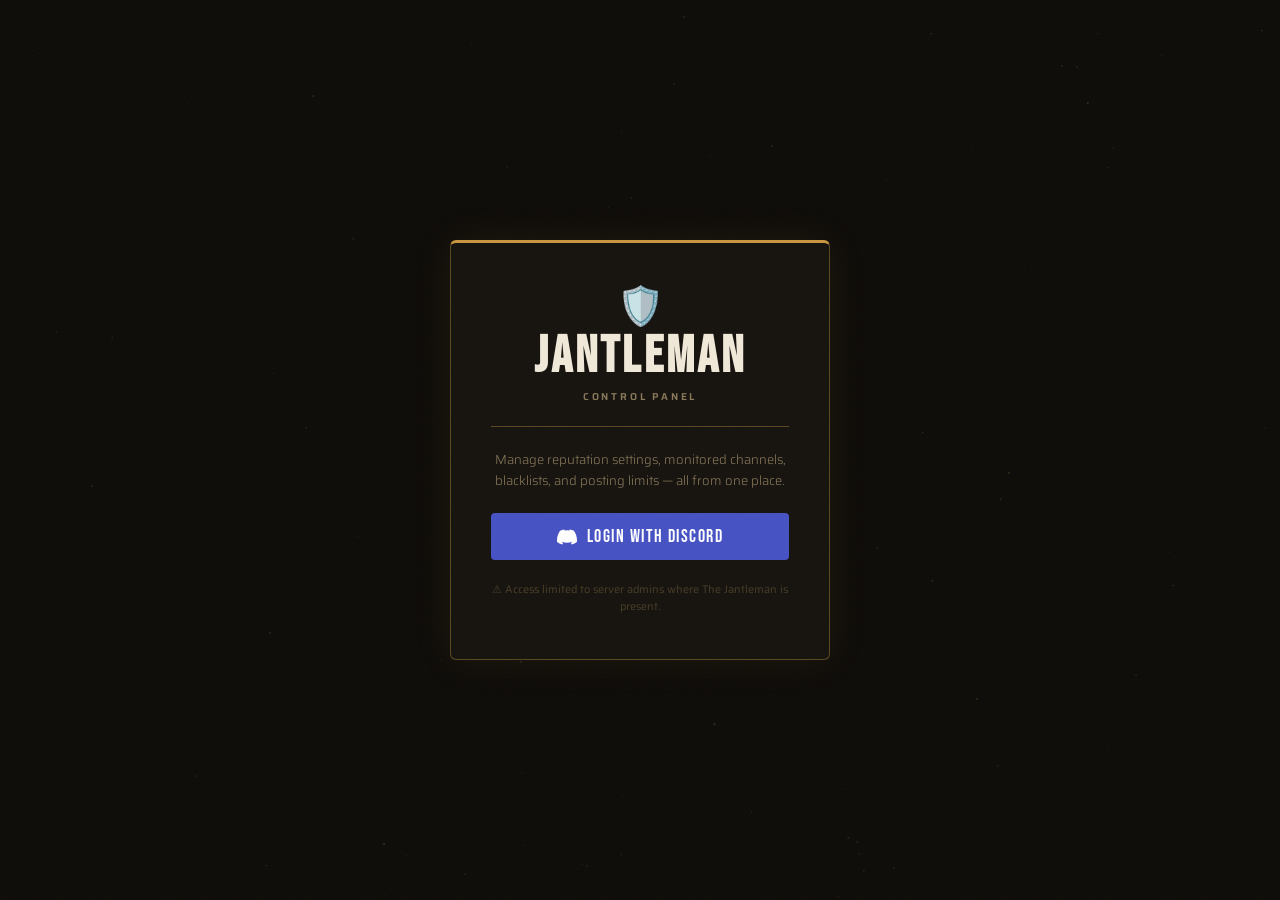
==== index.html @ 35b5d02e "Initial dashboard site Discord OAuth2 login page and dashboard with Settings, Monitored Channels, Bl" ====
<!DOCTYPE html>
<html lang="en">
<head>
  <meta charset="UTF-8">
  <meta name="viewport" content="width=device-width, initial-scale=1.0">
  <title>The Jantleman — Control Panel</title>
  <meta property="og:type" content="website">
  <meta property="og:site_name" content="The Jantleman">
  <meta property="og:title" content="The Jantleman — Discord Bot">
  <meta property="og:description" content="Community reputation, market alerts, and identity tracking for your Discord server.">
  <meta name="twitter:card" content="summary_large_image">
  <link rel="stylesheet" href="css/style.css?v=1">
  <style>
    .login-card { position: relative; }
  </style>
</head>
<body class="login-page">

  <canvas id="starfield"></canvas>

  <div class="login-wrap">
    <div class="login-card">
      <div class="login-brand">
        <span class="login-bolt">🛡️</span>
        <h1 class="login-title">JANTLEMAN</h1>
        <p class="login-subtitle">Control Panel</p>
      </div>

      <div class="login-divider"></div>

      <p class="login-desc">
        Manage reputation settings, monitored channels, blacklists, and posting limits — all from one place.
      </p>

      <a href="#" id="login-btn" class="btn-discord">
        <svg class="discord-icon" viewBox="0 0 24 24" fill="currentColor" xmlns="http://www.w3.org/2000/svg">
          <path d="M20.317 4.37a19.791 19.791 0 0 0-4.885-1.515.074.074 0 0 0-.079.037c-.21.375-.444.864-.608 1.25a18.27 18.27 0 0 0-5.487 0 12.64 12.64 0 0 0-.617-1.25.077.077 0 0 0-.079-.037A19.736 19.736 0 0 0 3.677 4.37a.07.07 0 0 0-.032.027C.533 9.046-.32 13.58.099 18.057.1 18.077.111 18.097.12 18.11a19.9 19.9 0 0 0 5.993 3.03.077.077 0 0 0 .084-.028 13.956 13.956 0 0 0 1.226-1.994.076.076 0 0 0-.041-.106 13.107 13.107 0 0 1-1.872-.892.077.077 0 0 1-.008-.128 10.2 10.2 0 0 0 .372-.292.074.074 0 0 1 .077-.01c3.928 1.793 8.18 1.793 12.062 0a.074.074 0 0 1 .078.01c.12.098.246.198.373.292a.077.077 0 0 1-.006.127 12.299 12.299 0 0 1-1.873.892.077.077 0 0 0-.041.107c.36.698.772 1.362 1.225 1.993a.076.076 0 0 0 .084.028 19.839 19.839 0 0 0 6.002-3.03.077.077 0 0 0 .032-.054c.5-5.177-.838-9.674-3.549-13.66a.061.061 0 0 0-.031-.03z"/>
        </svg>
        LOGIN WITH DISCORD
      </a>

      <p class="login-warning">
        ⚠ Access limited to server admins where The Jantleman is present.
      </p>
    </div>
  </div>

  <script src="js/config.js?v=1"></script>
  <script>
    // ── Handle OAuth callback (token in URL fragment) ──
    const hash = window.location.hash;
    if (hash.startsWith('#token=')) {
      sessionStorage.setItem('jantleman_token', hash.slice(7));
      history.replaceState(null, '', window.location.pathname);
      window.location.href = '/dashboard';
    }

    // ── Set login button href ──
    document.getElementById('login-btn').href = JANTLEMAN_API + '/auth/login';

    // ── Animated starfield ──
    (function () {
      const canvas = document.getElementById('starfield');
      const ctx = canvas.getContext('2d');
      let stars = [];

      function resize() {
        canvas.width = window.innerWidth;
        canvas.height = window.innerHeight;
        stars = Array.from({ length: 160 }, () => ({
          x: Math.random() * canvas.width,
          y: Math.random() * canvas.height,
          r: Math.random() * 1.2 + 0.1,
          phase: Math.random() * Math.PI * 2,
          speed: Math.random() * 0.5 + 0.15,
          drift: (Math.random() - 0.5) * 0.06,
        }));
      }

      function draw() {
        ctx.clearRect(0, 0, canvas.width, canvas.height);
        const t = Date.now() / 1000;
        for (const s of stars) {
          const a = 0.04 + 0.14 * (0.5 + 0.5 * Math.sin(t * s.speed + s.phase));
          s.y -= 0.05;
          s.x += s.drift;
          if (s.y < -2) { s.y = canvas.height + 2; s.x = Math.random() * canvas.width; }
          ctx.beginPath();
          ctx.rect(s.x, s.y, s.r * 1.5, s.r * 1.5);
          ctx.fillStyle = `rgba(220, 180, 100, ${a})`;
          ctx.fill();
        }
        requestAnimationFrame(draw);
      }

      resize();
      draw();
      window.addEventListener('resize', resize);
    })();
  </script>
</body>
</html>
---- css/style.css ----
/* ─────────────────────────────────────────────────────
   Jantleman Control Panel — Dark Gold Theme
   Fonts: Bebas Neue (brand) · Saira (UI) · Courier Prime (data)
   ───────────────────────────────────────────────────── */

@import url('https://fonts.googleapis.com/css2?family=Bebas+Neue&family=Saira:wght@300;400;500;600;700&family=Courier+Prime:wght@400;700&display=swap');

/* ── Custom Properties ─────────────────────────────── */
:root {
  --bg:           #0f0d0a;
  --surface:      #171410;
  --surface-2:    #1e1a14;
  --surface-3:    #261f17;

  --border:       #2e2618;
  --border-2:     #5a4820;

  --accent:        #c9963f;
  --accent-bright: #e8b85a;
  --accent-dim:    rgba(201, 150, 63, 0.13);
  --accent-line:   rgba(201, 150, 63, 0.30);

  --on:           #c9963f;
  --on-glow:      rgba(201, 150, 63, 0.20);
  --off:          #171410;

  --text:         #f0e8d8;
  --text-2:       #8a7a5a;
  --text-3:       #4a3e28;

  --success:      #4ade80;
  --success-dim:  rgba(74, 222, 128, 0.12);
  --danger:       #f87171;
  --danger-dim:   rgba(248, 113, 113, 0.12);
  --warn:         #fbbf24;

  --sidebar-w:    256px;
  --font-brand:   'Bebas Neue', sans-serif;
  --font-ui:      'Saira', sans-serif;
  --font-mono:    'Courier Prime', monospace;
  --radius:       6px;
  --radius-sm:    4px;
}

/* ── Reset & Base ──────────────────────────────────── */
*, *::before, *::after { box-sizing: border-box; margin: 0; padding: 0; }

html { font-size: 15px; }

body {
  font-family: var(--font-ui);
  background: var(--bg);
  color: var(--text);
  min-height: 100vh;
  overflow-x: hidden;
}

/* Subtle grain overlay */
body::after {
  content: '';
  position: fixed;
  inset: 0;
  background-image:
    url("data:image/svg+xml,%3Csvg xmlns='http://www.w3.org/2000/svg' width='200' height='200'%3E%3Cfilter id='n'%3E%3CfeTurbulence type='fractalNoise' baseFrequency='0.75' numOctaves='4' stitchTiles='stitch'/%3E%3C/filter%3E%3Crect width='200' height='200' filter='url(%23n)' opacity='1'/%3E%3C/svg%3E");
  opacity: 0.022;
  pointer-events: none;
  z-index: 9999;
}

#starfield {
  position: fixed;
  inset: 0;
  z-index: 0;
  pointer-events: none;
}

/* ══════════════════════════════════════════════════════
   LOGIN PAGE
   ══════════════════════════════════════════════════════ */

.login-page {
  display: flex;
  align-items: center;
  justify-content: center;
  min-height: 100vh;
}

.login-wrap {
  position: relative;
  z-index: 1;
  display: flex;
  flex-direction: column;
  align-items: center;
  animation: fadeUp 0.35s ease both;
  padding: 16px;
  width: 100%;
}

@keyframes fadeUp {
  from { opacity: 0; transform: translateY(16px); }
  to   { opacity: 1; transform: translateY(0); }
}

.login-card {
  position: relative;
  background: var(--surface);
  border: 1px solid var(--border-2);
  border-top: 3px solid var(--accent);
  padding: 44px 40px;
  width: 100%;
  max-width: 380px;
  display: flex;
  flex-direction: column;
  align-items: center;
  gap: 22px;
  border-radius: var(--radius);
  box-shadow: 0 0 40px rgba(201, 150, 63, 0.08);
}

.login-brand {
  display: flex;
  flex-direction: column;
  align-items: center;
  gap: 6px;
}

.login-bolt {
  font-size: 38px;
  line-height: 1;
}

.login-title {
  font-family: var(--font-brand);
  font-size: 52px;
  letter-spacing: 0.06em;
  color: var(--text);
  line-height: 1;
}

.login-subtitle {
  font-family: var(--font-ui);
  font-size: 10px;
  font-weight: 600;
  letter-spacing: 0.28em;
  color: var(--text-2);
  text-transform: uppercase;
}

.login-divider {
  width: 100%;
  height: 1px;
  background: var(--border-2);
}

.login-desc {
  font-size: 13px;
  font-weight: 300;
  color: var(--text-2);
  text-align: center;
  line-height: 1.65;
}

.btn-discord {
  display: flex;
  align-items: center;
  gap: 10px;
  width: 100%;
  justify-content: center;
  padding: 13px 24px;
  background: #4752c4;
  color: #fff;
  text-decoration: none;
  font-family: var(--font-brand);
  font-size: 18px;
  letter-spacing: 0.08em;
  transition: background 0.12s;
  border: none;
  border-radius: var(--radius-sm);
}

.btn-discord:hover  { background: #3a43b0; }
.btn-discord:active { background: #2e3690; }

.discord-icon { width: 20px; height: 20px; flex-shrink: 0; }

.login-warning {
  font-size: 11px;
  font-weight: 400;
  color: var(--text-3);
  text-align: center;
  line-height: 1.5;
}

/* ══════════════════════════════════════════════════════
   DASHBOARD LAYOUT
   ══════════════════════════════════════════════════════ */

.dashboard-layout {
  position: relative;
  z-index: 1;
  display: flex;
  min-height: 100vh;
}

/* ── Sidebar ───────────────────────────────────────── */
.sidebar {
  width: var(--sidebar-w);
  flex-shrink: 0;
  background: var(--surface);
  border-right: 1px solid var(--border);
  display: flex;
  flex-direction: column;
  min-height: 100vh;
  position: sticky;
  top: 0;
  height: 100vh;
  overflow: hidden;
}

.sidebar-top {
  padding: 22px 18px 18px;
  border-bottom: 1px solid var(--border);
}

.sidebar-brand {
  display: flex;
  align-items: center;
  gap: 8px;
  margin-bottom: 18px;
}

.sidebar-bolt { font-size: 18px; }

.sidebar-name {
  font-family: var(--font-brand);
  font-size: 26px;
  letter-spacing: 0.06em;
  color: var(--text);
  line-height: 1;
}

.guild-label {
  font-size: 9px;
  font-weight: 600;
  letter-spacing: 0.18em;
  text-transform: uppercase;
  color: var(--text-3);
  margin-bottom: 6px;
}

.guild-selector {
  width: 100%;
  background: var(--surface-2);
  border: 1px solid var(--border-2);
  color: var(--text);
  font-family: var(--font-ui);
  font-size: 13px;
  padding: 8px 10px;
  cursor: pointer;
  appearance: none;
  background-image: url("data:image/svg+xml,%3Csvg xmlns='http://www.w3.org/2000/svg' width='12' height='8' viewBox='0 0 12 8'%3E%3Cpath d='M1 1l5 5 5-5' stroke='%235a4820' stroke-width='1.8' fill='none' stroke-linecap='square'/%3E%3C/svg%3E");
  background-repeat: no-repeat;
  background-position: right 10px center;
  padding-right: 30px;
  transition: border-color 0.1s;
  border-radius: var(--radius-sm);
}

.guild-selector:focus {
  outline: none;
  border-color: var(--accent);
}

/* ── Nav ───────────────────────────────────────────── */
.sidebar-nav {
  padding: 14px 10px;
  flex: 1;
  display: flex;
  flex-direction: column;
  gap: 2px;
}

.nav-section-label {
  font-size: 9px;
  font-weight: 700;
  letter-spacing: 0.2em;
  text-transform: uppercase;
  color: var(--text-3);
  padding: 8px 8px 5px;
}

.nav-tab {
  display: flex;
  align-items: center;
  gap: 10px;
  padding: 9px 10px 9px 14px;
  cursor: pointer;
  border: none;
  border-left: 2px solid transparent;
  background: transparent;
  color: var(--text-2);
  font-family: var(--font-ui);
  font-size: 13px;
  font-weight: 500;
  width: 100%;
  text-align: left;
  transition: background 0.1s, color 0.1s, border-color 0.1s;
  border-radius: 0 var(--radius-sm) var(--radius-sm) 0;
}

.nav-tab:hover {
  background: var(--surface-2);
  color: var(--text);
}

.nav-tab.active {
  background: var(--surface-2);
  border-left-color: var(--accent);
  color: var(--accent);
}

.nav-icon  { font-size: 15px; }
.nav-label { flex: 1; }

/* ── Sidebar Bottom ────────────────────────────────── */
.sidebar-bottom {
  padding: 14px 18px;
  border-top: 1px solid var(--border);
  display: flex;
  flex-direction: column;
  gap: 8px;
}

.status {
  font-size: 11px;
  font-family: var(--font-mono);
  padding: 0 2px;
}

.status.connected { color: var(--success); }
.status.loading   { color: var(--text-2); }
.status.warning   { color: var(--warn); }
.status.error     { color: var(--danger); }

.btn-logout {
  display: flex;
  align-items: center;
  gap: 8px;
  padding: 8px 10px;
  background: transparent;
  border: 1px solid var(--border-2);
  color: var(--text-2);
  font-family: var(--font-ui);
  font-size: 12px;
  cursor: pointer;
  transition: background 0.1s, color 0.1s, border-color 0.1s;
  border-radius: var(--radius-sm);
}

.btn-logout:hover {
  background: var(--danger-dim);
  border-color: var(--danger);
  color: var(--danger);
}

/* ── Main Content ──────────────────────────────────── */
.main {
  flex: 1;
  display: flex;
  flex-direction: column;
  min-height: 100vh;
  overflow: hidden;
  min-width: 0;
}

.main-header {
  display: flex;
  align-items: center;
  justify-content: space-between;
  padding: 18px 28px;
  border-bottom: 1px solid var(--border);
  background: var(--surface);
  position: sticky;
  top: 0;
  z-index: 10;
  gap: 12px;
}

.main-header h1 {
  font-family: var(--font-brand);
  font-size: 22px;
  letter-spacing: 0.08em;
  color: var(--text);
  flex: 1;
}

.btn-save {
  padding: 9px 20px;
  background: var(--surface-2);
  border: 1px solid var(--border-2);
  color: var(--text-2);
  font-family: var(--font-brand);
  font-size: 16px;
  letter-spacing: 0.06em;
  cursor: pointer;
  transition: all 0.1s;
  border-radius: var(--radius-sm);
  white-space: nowrap;
  flex-shrink: 0;
}

.btn-save:disabled {
  opacity: 0.35;
  cursor: not-allowed;
}

.btn-save.dirty {
  background: var(--accent);
  border-color: var(--accent-bright);
  color: #fff;
}

.btn-save.dirty:hover {
  background: var(--accent-bright);
  border-color: var(--accent-bright);
}

.btn-invite {
  padding: 8px 16px;
  background: transparent;
  border: 1px solid var(--border-2);
  color: var(--text-2);
  font-family: var(--font-brand);
  font-size: 15px;
  letter-spacing: 0.05em;
  text-decoration: none;
  cursor: pointer;
  transition: all 0.1s;
  border-radius: var(--radius-sm);
  white-space: nowrap;
  flex-shrink: 0;
}

.btn-invite:hover {
  background: var(--accent-dim);
  border-color: var(--accent);
  color: var(--accent);
}

/* ── Invite Panel ───────────────────────────────────── */
.invite-panel {
  display: flex;
  align-items: center;
  justify-content: center;
  min-height: 60vh;
}

.invite-panel[hidden] { display: none; }

.invite-card {
  display: flex;
  flex-direction: column;
  align-items: center;
  text-align: center;
  gap: 18px;
  padding: 52px 48px;
  background: var(--surface);
  border: 1px solid var(--border);
  border-radius: var(--radius);
  max-width: 440px;
}

.invite-bolt {
  font-size: 48px;
  line-height: 1;
  filter: drop-shadow(0 0 18px rgba(201, 150, 63, 0.45));
}

.invite-title {
  font-family: var(--font-brand);
  font-size: 28px;
  letter-spacing: 0.08em;
  color: var(--text);
}

.invite-desc {
  color: var(--text-2);
  font-size: 14px;
  font-weight: 300;
  line-height: 1.65;
}

.btn-invite-hero {
  display: inline-block;
  padding: 11px 28px;
  background: var(--accent);
  border: 1px solid var(--accent-bright);
  color: #fff;
  font-family: var(--font-brand);
  font-size: 17px;
  letter-spacing: 0.06em;
  text-decoration: none;
  border-radius: var(--radius-sm);
  transition: background 0.1s, border-color 0.1s;
  margin-top: 4px;
}

.btn-invite-hero:hover {
  background: var(--accent-bright);
}

.main-body {
  flex: 1;
  padding: 28px;
  overflow-y: auto;
  position: relative;
}

/* ── Tab Panels ────────────────────────────────────── */
.tab-panel { display: none; }
.tab-panel.active { display: block; }

.tab-desc {
  color: var(--text-2);
  font-size: 13px;
  font-weight: 300;
  line-height: 1.65;
  margin-bottom: 24px;
  max-width: 580px;
}

/* ── Loading overlay ───────────────────────────────── */
#loading-overlay {
  display: none;
  position: absolute;
  inset: 0;
  background: rgba(15, 13, 10, 0.75);
  align-items: center;
  justify-content: center;
  z-index: 20;
}

.loading-spinner {
  width: 28px;
  height: 28px;
  border: 2px solid var(--border-2);
  border-top-color: var(--accent);
  border-radius: 50%;
  animation: spin 0.6s linear infinite;
}

@keyframes spin { to { transform: rotate(360deg); } }

/* ══════════════════════════════════════════════════════
   SETTINGS TAB
   ══════════════════════════════════════════════════════ */

.settings-fields {
  display: flex;
  flex-direction: column;
  gap: 16px;
  max-width: 560px;
}

.section-title {
  display: flex;
  align-items: center;
  gap: 8px;
  font-family: var(--font-brand);
  font-size: 18px;
  letter-spacing: 0.12em;
  color: var(--text-2);
  margin-bottom: 14px;
}

.section-pip {
  display: inline-block;
  width: 6px;
  height: 6px;
  background: var(--accent);
  flex-shrink: 0;
  transform: rotate(45deg);
}

.setting-row {
  background: var(--surface-2);
  border: 1px solid var(--border);
  border-left: 3px solid var(--border-2);
  padding: 18px 20px;
  transition: border-left-color 0.1s;
  border-radius: var(--radius-sm);
  display: flex;
  align-items: center;
  justify-content: space-between;
  gap: 16px;
}

.setting-row:hover { border-left-color: var(--accent); }

.setting-info {
  flex: 1;
  min-width: 0;
}

.setting-label {
  font-size: 13px;
  font-weight: 600;
  color: var(--text);
  margin-bottom: 4px;
}

.setting-desc {
  font-size: 11.5px;
  font-weight: 300;
  color: var(--text-2);
  line-height: 1.5;
}

/* ── Toggle Switch ─────────────────────────────────── */
.toggle-wrap {
  flex-shrink: 0;
  cursor: pointer;
}

.tc-switch {
  width: 40px;
  height: 18px;
  background: var(--off);
  border: 1px solid var(--border-2);
  border-radius: 2px;
  position: relative;
  transition: background 0.1s;
}

.tc-switch.is-on {
  background: var(--accent);
  border-color: var(--accent-bright);
}

.tc-knob {
  position: absolute;
  top: 2px;
  left: 2px;
  width: 12px;
  height: 12px;
  background: var(--text-2);
  border-radius: 1px;
  transition: transform 0.1s, background 0.1s;
}

.tc-switch.is-on .tc-knob {
  transform: translateX(20px);
  background: #fff;
}

/* ── Select Input ──────────────────────────────────── */
.setting-select {
  background: var(--surface-3);
  border: 1px solid var(--border-2);
  color: var(--text);
  font-family: var(--font-ui);
  font-size: 13px;
  padding: 8px 32px 8px 12px;
  cursor: pointer;
  appearance: none;
  background-image: url("data:image/svg+xml,%3Csvg xmlns='http://www.w3.org/2000/svg' width='12' height='8' viewBox='0 0 12 8'%3E%3Cpath d='M1 1l5 5 5-5' stroke='%235a4820' stroke-width='1.8' fill='none' stroke-linecap='square'/%3E%3C/svg%3E");
  background-repeat: no-repeat;
  background-position: right 10px center;
  transition: border-color 0.1s;
  border-radius: var(--radius-sm);
  flex-shrink: 0;
}

.setting-select:focus {
  outline: none;
  border-color: var(--accent);
}

/* ══════════════════════════════════════════════════════
   CHANNELS TAB
   ══════════════════════════════════════════════════════ */

.channel-form {
  background: var(--surface-2);
  border: 1px solid var(--border);
  padding: 18px;
  margin-bottom: 20px;
  border-radius: var(--radius-sm);
}

.cf-row {
  display: flex;
  align-items: flex-end;
  gap: 10px;
  flex-wrap: wrap;
}

.cf-group {
  display: flex;
  flex-direction: column;
  gap: 5px;
  flex: 1;
  min-width: 160px;
}

.cf-label {
  font-size: 10px;
  font-weight: 600;
  letter-spacing: 0.14em;
  text-transform: uppercase;
  color: var(--text-3);
}

.text-input {
  padding: 9px 12px;
  background: var(--surface-3);
  border: 1px solid var(--border-2);
  color: var(--text);
  font-family: var(--font-ui);
  font-size: 13px;
  transition: border-color 0.1s;
  border-radius: var(--radius-sm);
}

.text-input::placeholder { color: var(--text-3); }

.text-input:focus {
  outline: none;
  border-color: var(--accent);
}

.btn-add {
  padding: 9px 18px;
  background: var(--accent);
  border: 1px solid var(--accent-bright);
  color: #fff;
  font-family: var(--font-brand);
  font-size: 16px;
  letter-spacing: 0.06em;
  cursor: pointer;
  white-space: nowrap;
  transition: background 0.1s;
  flex-shrink: 0;
  height: 38px;
  border-radius: var(--radius-sm);
}

.btn-add:hover    { background: var(--accent-bright); }
.btn-add:disabled { opacity: 0.4; cursor: not-allowed; }

/* ── List Rows ─────────────────────────────────────── */
.list-rows {
  display: flex;
  flex-direction: column;
  gap: 6px;
}

.list-row {
  display: flex;
  align-items: center;
  gap: 10px;
  padding: 10px 14px;
  background: var(--surface-2);
  border: 1px solid var(--border);
  transition: border-color 0.1s;
  border-radius: var(--radius-sm);
}

.list-row:hover { border-color: var(--border-2); }

.lr-badge {
  font-family: var(--font-mono);
  font-size: 11.5px;
  color: var(--accent);
  background: var(--accent-dim);
  border: 1px solid var(--accent-line);
  padding: 2px 7px;
  white-space: nowrap;
  flex-shrink: 0;
  border-radius: var(--radius-sm);
}

.lr-name {
  color: var(--text);
  font-size: 13px;
  font-weight: 500;
  flex: 1;
  overflow: hidden;
  text-overflow: ellipsis;
  white-space: nowrap;
}

.lr-sub {
  font-size: 11.5px;
  font-weight: 300;
  color: var(--text-2);
}

.btn-delete {
  width: 26px;
  height: 26px;
  flex-shrink: 0;
  background: transparent;
  border: 1px solid var(--border-2);
  color: var(--text-2);
  font-size: 11px;
  cursor: pointer;
  transition: background 0.1s, color 0.1s, border-color 0.1s;
  border-radius: var(--radius-sm);
}

.btn-delete:hover {
  background: var(--danger-dim);
  border-color: var(--danger);
  color: var(--danger);
}

.empty-state {
  font-size: 12.5px;
  font-style: italic;
  color: var(--text-3);
  padding: 20px 0;
}

.hint {
  font-weight: 300;
  color: var(--text-3);
  font-size: 11px;
}

/* ══════════════════════════════════════════════════════
   BLACKLIST TAB
   ══════════════════════════════════════════════════════ */

.blacklist-badge {
  background: var(--danger-dim);
  border: 1px solid var(--danger);
  color: var(--danger);
}

/* ══════════════════════════════════════════════════════
   LIMITS TAB
   ══════════════════════════════════════════════════════ */

.limit-badge {
  background: var(--surface-3);
  border: 1px solid var(--border-2);
  color: var(--text-2);
  font-family: var(--font-mono);
  font-size: 11.5px;
  padding: 2px 7px;
  flex-shrink: 0;
  border-radius: var(--radius-sm);
}

.limit-form-row {
  display: flex;
  align-items: flex-end;
  gap: 10px;
  flex-wrap: wrap;
}

.number-input {
  width: 80px;
  padding: 8px 12px;
  background: var(--surface-3);
  border: 1px solid var(--border-2);
  border-top: 2px solid var(--border-2);
  color: var(--text);
  font-family: var(--font-mono);
  font-size: 16px;
  font-weight: 700;
  transition: border-color 0.1s;
  text-align: center;
  border-radius: var(--radius-sm);
}

.number-input:focus {
  outline: none;
  border-color: var(--accent);
  border-top-color: var(--accent);
}

.number-input::-webkit-outer-spin-button,
.number-input::-webkit-inner-spin-button {
  -webkit-appearance: none;
  margin: 0;
}
.number-input { -moz-appearance: textfield; }

.ef-unit {
  font-family: var(--font-mono);
  font-size: 13px;
  color: var(--text-2);
}

/* ══════════════════════════════════════════════════════
   TOAST NOTIFICATIONS
   ══════════════════════════════════════════════════════ */

.toast {
  position: fixed;
  bottom: 20px;
  right: 20px;
  padding: 10px 16px;
  font-family: var(--font-ui);
  font-size: 12.5px;
  font-weight: 500;
  z-index: 100;
  opacity: 0;
  transform: translateY(6px);
  transition: opacity 0.1s, transform 0.1s;
  pointer-events: none;
  max-width: 300px;
  border-radius: var(--radius-sm);
}

.toast.show { opacity: 1; transform: translateY(0); }

.toast-success {
  background: var(--success-dim);
  border: 1px solid var(--success);
  border-left: 3px solid var(--success);
  color: var(--success);
}

.toast-error {
  background: var(--danger-dim);
  border: 1px solid var(--danger);
  border-left: 3px solid var(--danger);
  color: var(--danger);
}

.toast-info {
  background: var(--surface-2);
  border: 1px solid var(--border-2);
  border-left: 3px solid var(--accent);
  color: var(--text);
}

/* ══════════════════════════════════════════════════════
   SCROLLBAR
   ══════════════════════════════════════════════════════ */

::-webkit-scrollbar { width: 5px; }
::-webkit-scrollbar-track { background: transparent; }
::-webkit-scrollbar-thumb { background: var(--border-2); border-radius: 3px; }
::-webkit-scrollbar-thumb:hover { background: var(--accent); }

/* ══════════════════════════════════════════════════════
   MOBILE / RESPONSIVE
   ══════════════════════════════════════════════════════ */

.menu-toggle {
  display: none;
  background: transparent;
  border: 1px solid var(--border-2);
  color: var(--text-2);
  width: 36px;
  height: 36px;
  font-size: 18px;
  cursor: pointer;
  align-items: center;
  justify-content: center;
  flex-shrink: 0;
  border-radius: var(--radius-sm);
  transition: background 0.1s, color 0.1s;
}

.menu-toggle:hover { background: var(--surface-2); color: var(--text); }

.sidebar-backdrop {
  display: none;
  position: fixed;
  inset: 0;
  background: rgba(0, 0, 0, 0.6);
  z-index: 40;
}

.sidebar-backdrop.open { display: block; }

@media (max-width: 768px) {
  .menu-toggle {
    display: flex;
  }

  .sidebar {
    position: fixed;
    top: 0;
    left: 0;
    height: 100vh;
    z-index: 50;
    transform: translateX(-100%);
    transition: transform 0.2s ease;
    width: 280px;
  }

  .sidebar.open {
    transform: translateX(0);
  }

  .main {
    width: 100%;
  }

  .main-body {
    padding: 20px 16px;
  }

  .main-header {
    padding: 14px 16px;
  }

  .cf-row {
    flex-direction: column;
    align-items: stretch;
  }

  .btn-add {
    height: auto;
    padding: 10px 18px;
  }

  .toast {
    left: 16px;
    right: 16px;
    max-width: none;
    bottom: 16px;
  }
}
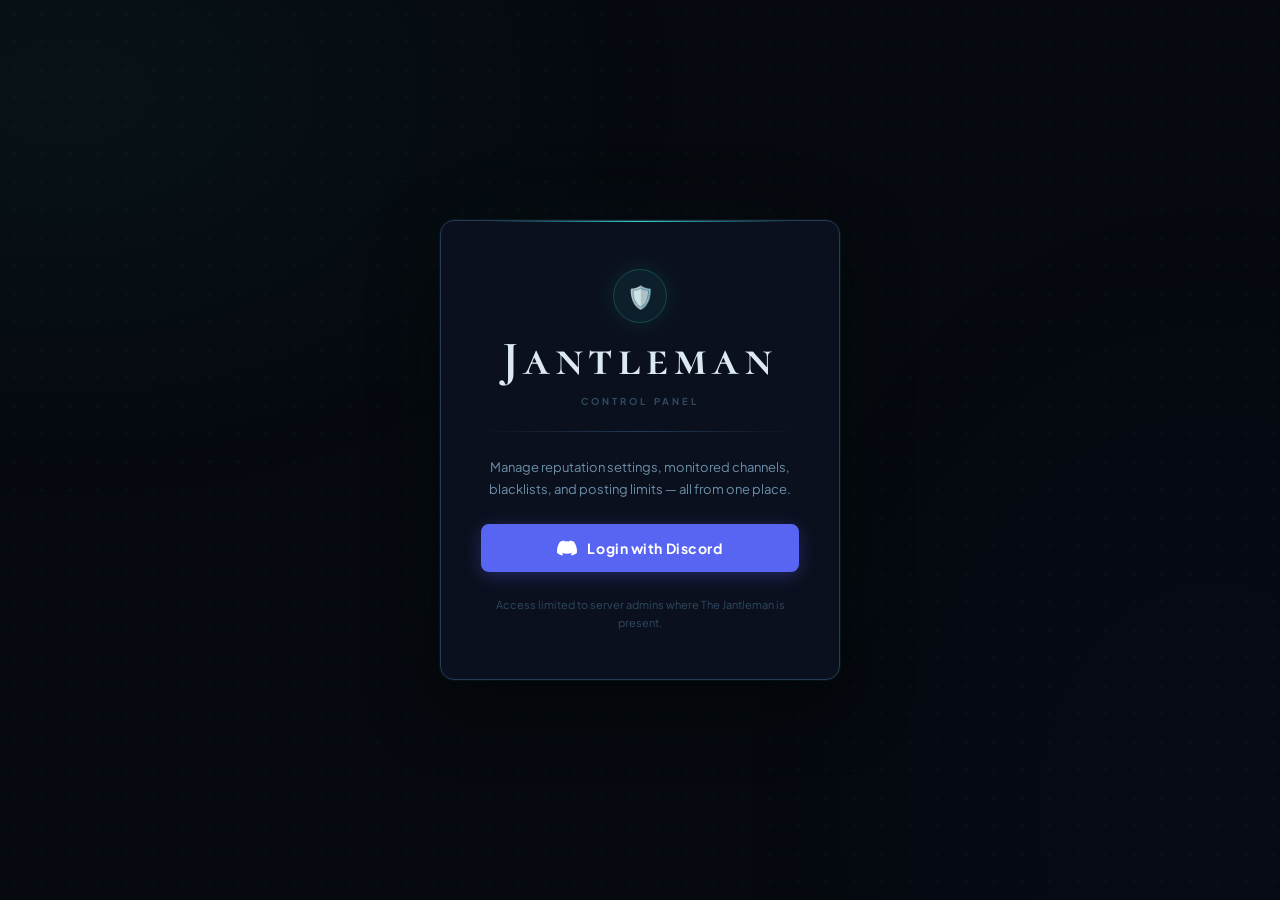
==== commit c4716255: "Redesign frontend: navy/teal theme, mobile bottom nav, better review cards Replace dark-gold aesthet" ====
--- a/index.html
+++ b/index.html
@@ -9,20 +9,15 @@
   <meta property="og:title" content="The Jantleman — Discord Bot">
   <meta property="og:description" content="Community reputation, market alerts, and identity tracking for your Discord server.">
   <meta name="twitter:card" content="summary_large_image">
-  <link rel="stylesheet" href="css/style.css?v=1">
-  <style>
-    .login-card { position: relative; }
-  </style>
+  <link rel="stylesheet" href="css/style.css?v=2">
 </head>
 <body class="login-page">
-
-  <canvas id="starfield"></canvas>
 
   <div class="login-wrap">
     <div class="login-card">
       <div class="login-brand">
-        <span class="login-bolt">🛡️</span>
-        <h1 class="login-title">JANTLEMAN</h1>
+        <div class="login-crest">&#x1F6E1;&#xFE0F;</div>
+        <h1 class="login-title">Jantleman</h1>
         <p class="login-subtitle">Control Panel</p>
       </div>
 
@@ -36,18 +31,18 @@
         <svg class="discord-icon" viewBox="0 0 24 24" fill="currentColor" xmlns="http://www.w3.org/2000/svg">
           <path d="M20.317 4.37a19.791 19.791 0 0 0-4.885-1.515.074.074 0 0 0-.079.037c-.21.375-.444.864-.608 1.25a18.27 18.27 0 0 0-5.487 0 12.64 12.64 0 0 0-.617-1.25.077.077 0 0 0-.079-.037A19.736 19.736 0 0 0 3.677 4.37a.07.07 0 0 0-.032.027C.533 9.046-.32 13.58.099 18.057.1 18.077.111 18.097.12 18.11a19.9 19.9 0 0 0 5.993 3.03.077.077 0 0 0 .084-.028 13.956 13.956 0 0 0 1.226-1.994.076.076 0 0 0-.041-.106 13.107 13.107 0 0 1-1.872-.892.077.077 0 0 1-.008-.128 10.2 10.2 0 0 0 .372-.292.074.074 0 0 1 .077-.01c3.928 1.793 8.18 1.793 12.062 0a.074.074 0 0 1 .078.01c.12.098.246.198.373.292a.077.077 0 0 1-.006.127 12.299 12.299 0 0 1-1.873.892.077.077 0 0 0-.041.107c.36.698.772 1.362 1.225 1.993a.076.076 0 0 0 .084.028 19.839 19.839 0 0 0 6.002-3.03.077.077 0 0 0 .032-.054c.5-5.177-.838-9.674-3.549-13.66a.061.061 0 0 0-.031-.03z"/>
         </svg>
-        LOGIN WITH DISCORD
+        Login with Discord
       </a>
 
       <p class="login-warning">
-        ⚠ Access limited to server admins where The Jantleman is present.
+        Access limited to server admins where The Jantleman is present.
       </p>
     </div>
   </div>
 
-  <script src="js/config.js?v=1"></script>
+  <script src="js/config.js?v=2"></script>
   <script>
-    // ── Handle OAuth callback (token in URL fragment) ──
+    // Handle OAuth callback (token in URL fragment)
     const hash = window.location.hash;
     if (hash.startsWith('#token=')) {
       sessionStorage.setItem('jantleman_token', hash.slice(7));
@@ -55,48 +50,7 @@
       window.location.href = '/dashboard';
     }
 
-    // ── Set login button href ──
     document.getElementById('login-btn').href = JANTLEMAN_API + '/auth/login';
-
-    // ── Animated starfield ──
-    (function () {
-      const canvas = document.getElementById('starfield');
-      const ctx = canvas.getContext('2d');
-      let stars = [];
-
-      function resize() {
-        canvas.width = window.innerWidth;
-        canvas.height = window.innerHeight;
-        stars = Array.from({ length: 160 }, () => ({
-          x: Math.random() * canvas.width,
-          y: Math.random() * canvas.height,
-          r: Math.random() * 1.2 + 0.1,
-          phase: Math.random() * Math.PI * 2,
-          speed: Math.random() * 0.5 + 0.15,
-          drift: (Math.random() - 0.5) * 0.06,
-        }));
-      }
-
-      function draw() {
-        ctx.clearRect(0, 0, canvas.width, canvas.height);
-        const t = Date.now() / 1000;
-        for (const s of stars) {
-          const a = 0.04 + 0.14 * (0.5 + 0.5 * Math.sin(t * s.speed + s.phase));
-          s.y -= 0.05;
-          s.x += s.drift;
-          if (s.y < -2) { s.y = canvas.height + 2; s.x = Math.random() * canvas.width; }
-          ctx.beginPath();
-          ctx.rect(s.x, s.y, s.r * 1.5, s.r * 1.5);
-          ctx.fillStyle = `rgba(220, 180, 100, ${a})`;
-          ctx.fill();
-        }
-        requestAnimationFrame(draw);
-      }
-
-      resize();
-      draw();
-      window.addEventListener('resize', resize);
-    })();
   </script>
 </body>
 </html>
--- a/css/style.css
+++ b/css/style.css
@@ -1,51 +1,54 @@
 /* ─────────────────────────────────────────────────────
-   Jantleman Control Panel — Dark Gold Theme
-   Fonts: Bebas Neue (brand) · Saira (UI) · Courier Prime (data)
+   Jantleman — Refined Navy / Teal Theme
+   Fonts: Cormorant SC (brand) · Plus Jakarta Sans (UI) · JetBrains Mono (data)
    ───────────────────────────────────────────────────── */
 
-@import url('https://fonts.googleapis.com/css2?family=Bebas+Neue&family=Saira:wght@300;400;500;600;700&family=Courier+Prime:wght@400;700&display=swap');
+@import url('https://fonts.googleapis.com/css2?family=Cormorant+SC:wght@400;500;600;700&family=Plus+Jakarta+Sans:wght@300;400;500;600;700&family=JetBrains+Mono:wght@400;500;700&display=swap');
 
 /* ── Custom Properties ─────────────────────────────── */
 :root {
-  --bg:           #0f0d0a;
-  --surface:      #171410;
-  --surface-2:    #1e1a14;
-  --surface-3:    #261f17;
-
-  --border:       #2e2618;
-  --border-2:     #5a4820;
-
-  --accent:        #c9963f;
-  --accent-bright: #e8b85a;
-  --accent-dim:    rgba(201, 150, 63, 0.13);
-  --accent-line:   rgba(201, 150, 63, 0.30);
-
-  --on:           #c9963f;
-  --on-glow:      rgba(201, 150, 63, 0.20);
-  --off:          #171410;
-
-  --text:         #f0e8d8;
-  --text-2:       #8a7a5a;
-  --text-3:       #4a3e28;
-
-  --success:      #4ade80;
-  --success-dim:  rgba(74, 222, 128, 0.12);
-  --danger:       #f87171;
-  --danger-dim:   rgba(248, 113, 113, 0.12);
-  --warn:         #fbbf24;
-
-  --sidebar-w:    256px;
-  --font-brand:   'Bebas Neue', sans-serif;
-  --font-ui:      'Saira', sans-serif;
-  --font-mono:    'Courier Prime', monospace;
-  --radius:       6px;
-  --radius-sm:    4px;
+  --bg:            #06090f;
+  --surface:       #0c1120;
+  --surface-2:     #111826;
+  --surface-3:     #16212f;
+
+  --border:        #1c2d42;
+  --border-2:      #243a55;
+
+  --accent:        #2dd4bf;
+  --accent-bright: #5eead4;
+  --accent-dim:    rgba(45, 212, 191, 0.08);
+  --accent-line:   rgba(45, 212, 191, 0.22);
+
+  --star:          #f59e0b;
+  --star-dim:      rgba(245, 158, 11, 0.12);
+
+  --text:          #dce9f2;
+  --text-2:        #6b8fa8;
+  --text-3:        #2f4a61;
+
+  --success:       #34d399;
+  --success-dim:   rgba(52, 211, 153, 0.10);
+  --danger:        #f87171;
+  --danger-dim:    rgba(248, 113, 113, 0.10);
+  --warn:          #fbbf24;
+
+  --sidebar-w:     240px;
+  --bottom-nav-h:  62px;
+
+  --font-brand:    'Cormorant SC', serif;
+  --font-ui:       'Plus Jakarta Sans', sans-serif;
+  --font-mono:     'JetBrains Mono', monospace;
+
+  --radius:        8px;
+  --radius-sm:     5px;
+  --radius-lg:     14px;
 }
 
 /* ── Reset & Base ──────────────────────────────────── */
 *, *::before, *::after { box-sizing: border-box; margin: 0; padding: 0; }
 
-html { font-size: 15px; }
+html { font-size: 15px; scroll-behavior: smooth; }
 
 body {
   font-family: var(--font-ui);
@@ -55,23 +58,27 @@
   overflow-x: hidden;
 }
 
-/* Subtle grain overlay */
+/* Ambient glow mesh */
+body::before {
+  content: '';
+  position: fixed;
+  inset: 0;
+  background:
+    radial-gradient(ellipse 900px 600px at 5% 10%, rgba(45, 212, 191, 0.05) 0%, transparent 70%),
+    radial-gradient(ellipse 700px 900px at 95% 90%, rgba(30, 80, 200, 0.04) 0%, transparent 70%);
+  pointer-events: none;
+  z-index: 0;
+}
+
+/* Subtle dot grid */
 body::after {
   content: '';
   position: fixed;
   inset: 0;
-  background-image:
-    url("data:image/svg+xml,%3Csvg xmlns='http://www.w3.org/2000/svg' width='200' height='200'%3E%3Cfilter id='n'%3E%3CfeTurbulence type='fractalNoise' baseFrequency='0.75' numOctaves='4' stitchTiles='stitch'/%3E%3C/filter%3E%3Crect width='200' height='200' filter='url(%23n)' opacity='1'/%3E%3C/svg%3E");
-  opacity: 0.022;
+  background-image: radial-gradient(circle, rgba(45, 212, 191, 0.055) 1px, transparent 1px);
+  background-size: 28px 28px;
   pointer-events: none;
-  z-index: 9999;
-}
-
-#starfield {
-  position: fixed;
-  inset: 0;
   z-index: 0;
-  pointer-events: none;
 }
 
 /* ══════════════════════════════════════════════════════
@@ -83,81 +90,102 @@
   align-items: center;
   justify-content: center;
   min-height: 100vh;
+  padding: 24px;
 }
 
 .login-wrap {
   position: relative;
   z-index: 1;
+  width: 100%;
+  max-width: 400px;
+  animation: fadeUp 0.45s cubic-bezier(0.16, 1, 0.3, 1) both;
+}
+
+@keyframes fadeUp {
+  from { opacity: 0; transform: translateY(22px); }
+  to   { opacity: 1; transform: translateY(0); }
+}
+
+.login-card {
+  background: rgba(12, 17, 32, 0.94);
+  backdrop-filter: blur(24px);
+  -webkit-backdrop-filter: blur(24px);
+  border: 1px solid var(--border-2);
+  border-radius: var(--radius-lg);
+  padding: 48px 40px;
   display: flex;
   flex-direction: column;
   align-items: center;
-  animation: fadeUp 0.35s ease both;
-  padding: 16px;
-  width: 100%;
-}
-
-@keyframes fadeUp {
-  from { opacity: 0; transform: translateY(16px); }
-  to   { opacity: 1; transform: translateY(0); }
-}
-
-.login-card {
+  gap: 24px;
+  box-shadow:
+    0 0 0 1px rgba(45, 212, 191, 0.06),
+    0 24px 64px rgba(0, 0, 0, 0.55),
+    0 0 120px rgba(45, 212, 191, 0.04);
   position: relative;
-  background: var(--surface);
-  border: 1px solid var(--border-2);
-  border-top: 3px solid var(--accent);
-  padding: 44px 40px;
-  width: 100%;
-  max-width: 380px;
+  overflow: hidden;
+}
+
+/* Horizontal glow line at top */
+.login-card::before {
+  content: '';
+  position: absolute;
+  top: 0;
+  left: 12%;
+  right: 12%;
+  height: 1px;
+  background: linear-gradient(90deg, transparent, var(--accent), transparent);
+}
+
+.login-brand {
   display: flex;
   flex-direction: column;
   align-items: center;
-  gap: 22px;
-  border-radius: var(--radius);
-  box-shadow: 0 0 40px rgba(201, 150, 63, 0.08);
-}
-
-.login-brand {
-  display: flex;
-  flex-direction: column;
-  align-items: center;
-  gap: 6px;
-}
-
-.login-bolt {
-  font-size: 38px;
-  line-height: 1;
+  gap: 12px;
+}
+
+.login-crest {
+  width: 54px;
+  height: 54px;
+  background: var(--accent-dim);
+  border: 1px solid var(--accent-line);
+  border-radius: 50%;
+  display: flex;
+  align-items: center;
+  justify-content: center;
+  font-size: 22px;
+  flex-shrink: 0;
+  box-shadow: 0 0 24px rgba(45, 212, 191, 0.12);
 }
 
 .login-title {
   font-family: var(--font-brand);
-  font-size: 52px;
-  letter-spacing: 0.06em;
+  font-size: 3.2rem;
+  font-weight: 700;
+  letter-spacing: 0.12em;
   color: var(--text);
   line-height: 1;
 }
 
 .login-subtitle {
-  font-family: var(--font-ui);
-  font-size: 10px;
-  font-weight: 600;
-  letter-spacing: 0.28em;
-  color: var(--text-2);
+  font-size: 9.5px;
+  font-weight: 700;
+  letter-spacing: 0.32em;
+  color: var(--text-3);
   text-transform: uppercase;
 }
 
 .login-divider {
   width: 100%;
   height: 1px;
-  background: var(--border-2);
+  background: linear-gradient(90deg, transparent, var(--border-2), transparent);
 }
 
 .login-desc {
   font-size: 13px;
-  font-weight: 300;
+  font-weight: 400;
   color: var(--text-2);
   text-align: center;
-  line-height: 1.65;
+  line-height: 1.7;
 }
 
 .btn-discord {
@@ -166,29 +194,38 @@
   gap: 10px;
   width: 100%;
   justify-content: center;
-  padding: 13px 24px;
-  background: #4752c4;
+  padding: 14px 24px;
+  background: #5865f2;
   color: #fff;
   text-decoration: none;
-  font-family: var(--font-brand);
-  font-size: 18px;
-  letter-spacing: 0.08em;
-  transition: background 0.12s;
+  font-family: var(--font-ui);
+  font-size: 14px;
+  font-weight: 700;
+  letter-spacing: 0.04em;
+  transition: background 0.15s, transform 0.1s, box-shadow 0.15s;
   border: none;
-  border-radius: var(--radius-sm);
-}
-
-.btn-discord:hover  { background: #3a43b0; }
-.btn-discord:active { background: #2e3690; }
+  border-radius: var(--radius);
+  box-shadow: 0 4px 18px rgba(88, 101, 242, 0.3);
+}
+
+.btn-discord:hover {
+  background: #4752c4;
+  transform: translateY(-1px);
+  box-shadow: 0 8px 24px rgba(88, 101, 242, 0.4);
+}
+
+.btn-discord:active {
+  transform: translateY(0);
+  background: #3a43b0;
+}
 
 .discord-icon { width: 20px; height: 20px; flex-shrink: 0; }
 
 .login-warning {
   font-size: 11px;
-  font-weight: 400;
   color: var(--text-3);
   text-align: center;
-  line-height: 1.5;
+  line-height: 1.6;
 }
 
 /* ══════════════════════════════════════════════════════
@@ -218,31 +255,43 @@
 }
 
 .sidebar-top {
-  padding: 22px 18px 18px;
+  padding: 20px 16px 16px;
   border-bottom: 1px solid var(--border);
 }
 
 .sidebar-brand {
   display: flex;
   align-items: center;
-  gap: 8px;
-  margin-bottom: 18px;
-}
-
-.sidebar-bolt { font-size: 18px; }
+  gap: 10px;
+  margin-bottom: 20px;
+}
+
+.sidebar-crest {
+  width: 30px;
+  height: 30px;
+  background: var(--accent-dim);
+  border: 1px solid var(--accent-line);
+  border-radius: 50%;
+  display: flex;
+  align-items: center;
+  justify-content: center;
+  font-size: 13px;
+  flex-shrink: 0;
+}
 
 .sidebar-name {
   font-family: var(--font-brand);
-  font-size: 26px;
-  letter-spacing: 0.06em;
+  font-size: 1.55rem;
+  font-weight: 700;
+  letter-spacing: 0.08em;
   color: var(--text);
   line-height: 1;
 }
 
 .guild-label {
   font-size: 9px;
-  font-weight: 600;
-  letter-spacing: 0.18em;
+  font-weight: 700;
+  letter-spacing: 0.22em;
   text-transform: uppercase;
   color: var(--text-3);
   margin-bottom: 6px;
@@ -251,18 +300,17 @@
 .guild-selector {
   width: 100%;
   background: var(--surface-2);
-  border: 1px solid var(--border-2);
+  border: 1px solid var(--border);
   color: var(--text);
   font-family: var(--font-ui);
   font-size: 13px;
-  padding: 8px 10px;
+  padding: 8px 32px 8px 10px;
   cursor: pointer;
   appearance: none;
-  background-image: url("data:image/svg+xml,%3Csvg xmlns='http://www.w3.org/2000/svg' width='12' height='8' viewBox='0 0 12 8'%3E%3Cpath d='M1 1l5 5 5-5' stroke='%235a4820' stroke-width='1.8' fill='none' stroke-linecap='square'/%3E%3C/svg%3E");
+  background-image: url("data:image/svg+xml,%3Csvg xmlns='http://www.w3.org/2000/svg' width='12' height='8' viewBox='0 0 12 8'%3E%3Cpath d='M1 1.5l5 5 5-5' stroke='%232dd4bf' stroke-width='1.5' fill='none' stroke-linecap='round' stroke-linejoin='round'/%3E%3C/svg%3E");
   background-repeat: no-repeat;
   background-position: right 10px center;
-  padding-right: 30px;
-  transition: border-color 0.1s;
+  transition: border-color 0.15s;
   border-radius: var(--radius-sm);
 }
 
@@ -273,27 +321,28 @@
 
 /* ── Nav ───────────────────────────────────────────── */
 .sidebar-nav {
-  padding: 14px 10px;
+  padding: 12px 8px;
   flex: 1;
   display: flex;
   flex-direction: column;
   gap: 2px;
+  overflow-y: auto;
 }
 
 .nav-section-label {
   font-size: 9px;
   font-weight: 700;
-  letter-spacing: 0.2em;
+  letter-spacing: 0.22em;
   text-transform: uppercase;
   color: var(--text-3);
-  padding: 8px 8px 5px;
+  padding: 8px 8px 4px;
 }
 
 .nav-tab {
   display: flex;
   align-items: center;
   gap: 10px;
-  padding: 9px 10px 9px 14px;
+  padding: 9px 10px 9px 12px;
   cursor: pointer;
   border: none;
   border-left: 2px solid transparent;
@@ -304,7 +353,7 @@
   font-weight: 500;
   width: 100%;
   text-align: left;
-  transition: background 0.1s, color 0.1s, border-color 0.1s;
+  transition: background 0.15s, color 0.15s, border-color 0.15s;
   border-radius: 0 var(--radius-sm) var(--radius-sm) 0;
 }
 
@@ -314,17 +363,17 @@
 }
 
 .nav-tab.active {
-  background: var(--surface-2);
+  background: var(--accent-dim);
   border-left-color: var(--accent);
-  color: var(--accent);
-}
-
-.nav-icon  { font-size: 15px; }
+  color: var(--accent-bright);
+}
+
+.nav-icon  { font-size: 15px; width: 18px; text-align: center; flex-shrink: 0; }
 .nav-label { flex: 1; }
 
 /* ── Sidebar Bottom ────────────────────────────────── */
 .sidebar-bottom {
-  padding: 14px 18px;
+  padding: 12px 16px;
   border-top: 1px solid var(--border);
   display: flex;
   flex-direction: column;
@@ -348,12 +397,12 @@
   gap: 8px;
   padding: 8px 10px;
   background: transparent;
-  border: 1px solid var(--border-2);
+  border: 1px solid var(--border);
   color: var(--text-2);
   font-family: var(--font-ui);
   font-size: 12px;
   cursor: pointer;
-  transition: background 0.1s, color 0.1s, border-color 0.1s;
+  transition: background 0.15s, color 0.15s, border-color 0.15s;
   border-radius: var(--radius-sm);
 }
 
@@ -377,7 +426,7 @@
   display: flex;
   align-items: center;
   justify-content: space-between;
-  padding: 18px 28px;
+  padding: 16px 24px;
   border-bottom: 1px solid var(--border);
   background: var(--surface);
   position: sticky;
@@ -388,22 +437,22 @@
 
 .main-header h1 {
   font-family: var(--font-brand);
-  font-size: 22px;
-  letter-spacing: 0.08em;
+  font-size: 1.4rem;
+  letter-spacing: 0.06em;
   color: var(--text);
   flex: 1;
 }
 
 .btn-save {
-  padding: 9px 20px;
+  padding: 8px 18px;
   background: var(--surface-2);
   border: 1px solid var(--border-2);
   color: var(--text-2);
-  font-family: var(--font-brand);
-  font-size: 16px;
-  letter-spacing: 0.06em;
+  font-family: var(--font-ui);
+  font-size: 13px;
+  font-weight: 600;
   cursor: pointer;
-  transition: all 0.1s;
+  transition: all 0.15s;
   border-radius: var(--radius-sm);
   white-space: nowrap;
   flex-shrink: 0;
@@ -417,25 +466,24 @@
 .btn-save.dirty {
   background: var(--accent);
   border-color: var(--accent-bright);
-  color: #fff;
+  color: #000;
 }
 
 .btn-save.dirty:hover {
   background: var(--accent-bright);
-  border-color: var(--accent-bright);
 }
 
 .btn-invite {
-  padding: 8px 16px;
+  padding: 8px 14px;
   background: transparent;
   border: 1px solid var(--border-2);
   color: var(--text-2);
-  font-family: var(--font-brand);
-  font-size: 15px;
-  letter-spacing: 0.05em;
+  font-family: var(--font-ui);
+  font-size: 12px;
+  font-weight: 600;
   text-decoration: none;
   cursor: pointer;
-  transition: all 0.1s;
+  transition: all 0.15s;
   border-radius: var(--radius-sm);
   white-space: nowrap;
   flex-shrink: 0;
@@ -444,69 +492,7 @@
 .btn-invite:hover {
   background: var(--accent-dim);
   border-color: var(--accent);
-  color: var(--accent);
-}
-
-/* ── Invite Panel ───────────────────────────────────── */
-.invite-panel {
-  display: flex;
-  align-items: center;
-  justify-content: center;
-  min-height: 60vh;
-}
-
-.invite-panel[hidden] { display: none; }
-
-.invite-card {
-  display: flex;
-  flex-direction: column;
-  align-items: center;
-  text-align: center;
-  gap: 18px;
-  padding: 52px 48px;
-  background: var(--surface);
-  border: 1px solid var(--border);
-  border-radius: var(--radius);
-  max-width: 440px;
-}
-
-.invite-bolt {
-  font-size: 48px;
-  line-height: 1;
-  filter: drop-shadow(0 0 18px rgba(201, 150, 63, 0.45));
-}
-
-.invite-title {
-  font-family: var(--font-brand);
-  font-size: 28px;
-  letter-spacing: 0.08em;
-  color: var(--text);
-}
-
-.invite-desc {
-  color: var(--text-2);
-  font-size: 14px;
-  font-weight: 300;
-  line-height: 1.65;
-}
-
-.btn-invite-hero {
-  display: inline-block;
-  padding: 11px 28px;
-  background: var(--accent);
-  border: 1px solid var(--accent-bright);
-  color: #fff;
-  font-family: var(--font-brand);
-  font-size: 17px;
-  letter-spacing: 0.06em;
-  text-decoration: none;
-  border-radius: var(--radius-sm);
-  transition: background 0.1s, border-color 0.1s;
-  margin-top: 4px;
-}
-
-.btn-invite-hero:hover {
-  background: var(--accent-bright);
+  color: var(--accent-bright);
 }
 
 .main-body {
@@ -523,7 +509,7 @@
 .tab-desc {
   color: var(--text-2);
   font-size: 13px;
-  font-weight: 300;
+  font-weight: 400;
   line-height: 1.65;
   margin-bottom: 24px;
   max-width: 580px;
@@ -534,22 +520,81 @@
   display: none;
   position: absolute;
   inset: 0;
-  background: rgba(15, 13, 10, 0.75);
+  background: rgba(6, 9, 15, 0.75);
   align-items: center;
   justify-content: center;
   z-index: 20;
 }
 
 .loading-spinner {
-  width: 28px;
-  height: 28px;
+  width: 32px;
+  height: 32px;
   border: 2px solid var(--border-2);
   border-top-color: var(--accent);
   border-radius: 50%;
-  animation: spin 0.6s linear infinite;
+  animation: spin 0.7s linear infinite;
 }
 
 @keyframes spin { to { transform: rotate(360deg); } }
+
+/* ── Invite Panel ───────────────────────────────────── */
+.invite-panel {
+  display: flex;
+  align-items: center;
+  justify-content: center;
+  min-height: 60vh;
+}
+
+.invite-panel[hidden] { display: none; }
+
+.invite-card {
+  display: flex;
+  flex-direction: column;
+  align-items: center;
+  text-align: center;
+  gap: 20px;
+  padding: 52px 48px;
+  background: var(--surface);
+  border: 1px solid var(--border);
+  border-radius: var(--radius-lg);
+  max-width: 440px;
+}
+
+.invite-bolt { font-size: 48px; line-height: 1; }
+
+.invite-title {
+  font-family: var(--font-brand);
+  font-size: 1.8rem;
+  letter-spacing: 0.08em;
+  color: var(--text);
+}
+
+.invite-desc {
+  color: var(--text-2);
+  font-size: 14px;
+  font-weight: 400;
+  line-height: 1.7;
+}
+
+.btn-invite-hero {
+  display: inline-block;
+  padding: 12px 28px;
+  background: var(--accent);
+  border: none;
+  color: #000;
+  font-family: var(--font-ui);
+  font-size: 14px;
+  font-weight: 700;
+  text-decoration: none;
+  border-radius: var(--radius);
+  transition: background 0.15s, transform 0.1s;
+  margin-top: 4px;
+}
+
+.btn-invite-hero:hover {
+  background: var(--accent-bright);
+  transform: translateY(-1px);
+}
 
 /* ══════════════════════════════════════════════════════
    SETTINGS TAB
@@ -558,19 +603,20 @@
 .settings-fields {
   display: flex;
   flex-direction: column;
-  gap: 16px;
-  max-width: 560px;
+  gap: 12px;
+  max-width: 580px;
 }
 
 .section-title {
   display: flex;
   align-items: center;
-  gap: 8px;
+  gap: 10px;
   font-family: var(--font-brand);
-  font-size: 18px;
-  letter-spacing: 0.12em;
-  color: var(--text-2);
-  margin-bottom: 14px;
+  font-size: 1.1rem;
+  letter-spacing: 0.1em;
+  color: var(--text-2);
+  margin-bottom: 10px;
+  margin-top: 6px;
 }
 
 .section-pip {
@@ -578,29 +624,29 @@
   width: 6px;
   height: 6px;
   background: var(--accent);
-  flex-shrink: 0;
-  transform: rotate(45deg);
+  border-radius: 50%;
+  flex-shrink: 0;
 }
 
 .setting-row {
-  background: var(--surface-2);
+  background: var(--surface);
   border: 1px solid var(--border);
   border-left: 3px solid var(--border-2);
-  padding: 18px 20px;
-  transition: border-left-color 0.1s;
-  border-radius: var(--radius-sm);
+  padding: 16px 20px;
+  transition: border-left-color 0.15s, background 0.15s;
+  border-radius: var(--radius);
   display: flex;
   align-items: center;
   justify-content: space-between;
   gap: 16px;
 }
 
-.setting-row:hover { border-left-color: var(--accent); }
-
-.setting-info {
-  flex: 1;
-  min-width: 0;
-}
+.setting-row:hover {
+  border-left-color: var(--accent);
+  background: var(--surface-2);
+}
+
+.setting-info { flex: 1; min-width: 0; }
 
 .setting-label {
   font-size: 13px;
@@ -610,10 +656,10 @@
 }
 
 .setting-desc {
-  font-size: 11.5px;
-  font-weight: 300;
-  color: var(--text-2);
-  line-height: 1.5;
+  font-size: 12px;
+  font-weight: 400;
+  color: var(--text-2);
+  line-height: 1.55;
 }
 
 /* ── Toggle Switch ─────────────────────────────────── */
@@ -623,13 +669,13 @@
 }
 
 .tc-switch {
-  width: 40px;
-  height: 18px;
-  background: var(--off);
+  width: 44px;
+  height: 24px;
+  background: var(--surface-3);
   border: 1px solid var(--border-2);
-  border-radius: 2px;
+  border-radius: 12px;
   position: relative;
-  transition: background 0.1s;
+  transition: background 0.2s, border-color 0.2s;
 }
 
 .tc-switch.is-on {
@@ -639,13 +685,14 @@
 
 .tc-knob {
   position: absolute;
-  top: 2px;
-  left: 2px;
-  width: 12px;
-  height: 12px;
-  background: var(--text-2);
-  border-radius: 1px;
-  transition: transform 0.1s, background 0.1s;
+  top: 3px;
+  left: 3px;
+  width: 16px;
+  height: 16px;
+  background: var(--text-3);
+  border-radius: 50%;
+  transition: transform 0.2s, background 0.2s;
+  box-shadow: 0 1px 4px rgba(0, 0, 0, 0.3);
 }
 
 .tc-switch.is-on .tc-knob {
@@ -653,9 +700,9 @@
   background: #fff;
 }
 
-/* ── Select Input ──────────────────────────────────── */
+/* ── Select & Text Inputs ──────────────────────────── */
 .setting-select {
-  background: var(--surface-3);
+  background: var(--surface-2);
   border: 1px solid var(--border-2);
   color: var(--text);
   font-family: var(--font-ui);
@@ -663,10 +710,10 @@
   padding: 8px 32px 8px 12px;
   cursor: pointer;
   appearance: none;
-  background-image: url("data:image/svg+xml,%3Csvg xmlns='http://www.w3.org/2000/svg' width='12' height='8' viewBox='0 0 12 8'%3E%3Cpath d='M1 1l5 5 5-5' stroke='%235a4820' stroke-width='1.8' fill='none' stroke-linecap='square'/%3E%3C/svg%3E");
+  background-image: url("data:image/svg+xml,%3Csvg xmlns='http://www.w3.org/2000/svg' width='12' height='8' viewBox='0 0 12 8'%3E%3Cpath d='M1 1.5l5 5 5-5' stroke='%232dd4bf' stroke-width='1.5' fill='none' stroke-linecap='round' stroke-linejoin='round'/%3E%3C/svg%3E");
   background-repeat: no-repeat;
   background-position: right 10px center;
-  transition: border-color 0.1s;
+  transition: border-color 0.15s;
   border-radius: var(--radius-sm);
   flex-shrink: 0;
 }
@@ -677,15 +724,15 @@
 }
 
 /* ══════════════════════════════════════════════════════
-   CHANNELS TAB
+   CHANNELS / BLACKLIST / LIMITS TABS
    ══════════════════════════════════════════════════════ */
 
 .channel-form {
-  background: var(--surface-2);
+  background: var(--surface);
   border: 1px solid var(--border);
   padding: 18px;
   margin-bottom: 20px;
-  border-radius: var(--radius-sm);
+  border-radius: var(--radius);
 }
 
 .cf-row {
@@ -705,7 +752,7 @@
 
 .cf-label {
   font-size: 10px;
-  font-weight: 600;
+  font-weight: 700;
   letter-spacing: 0.14em;
   text-transform: uppercase;
   color: var(--text-3);
@@ -713,12 +760,12 @@
 
 .text-input {
   padding: 9px 12px;
-  background: var(--surface-3);
+  background: var(--surface-2);
   border: 1px solid var(--border-2);
   color: var(--text);
   font-family: var(--font-ui);
   font-size: 13px;
-  transition: border-color 0.1s;
+  transition: border-color 0.15s;
   border-radius: var(--radius-sm);
 }
 
@@ -732,21 +779,22 @@
 .btn-add {
   padding: 9px 18px;
   background: var(--accent);
-  border: 1px solid var(--accent-bright);
-  color: #fff;
-  font-family: var(--font-brand);
-  font-size: 16px;
-  letter-spacing: 0.06em;
+  border: none;
+  color: #000;
+  font-family: var(--font-ui);
+  font-size: 13px;
+  font-weight: 700;
   cursor: pointer;
   white-space: nowrap;
-  transition: background 0.1s;
+  transition: background 0.15s, transform 0.1s;
   flex-shrink: 0;
   height: 38px;
   border-radius: var(--radius-sm);
 }
 
-.btn-add:hover    { background: var(--accent-bright); }
-.btn-add:disabled { opacity: 0.4; cursor: not-allowed; }
+.btn-add:hover    { background: var(--accent-bright); transform: translateY(-1px); }
+.btn-add:active   { transform: translateY(0); }
+.btn-add:disabled { opacity: 0.4; cursor: not-allowed; transform: none; }
 
 /* ── List Rows ─────────────────────────────────────── */
 .list-rows {
@@ -759,22 +807,25 @@
   display: flex;
   align-items: center;
   gap: 10px;
-  padding: 10px 14px;
+  padding: 11px 14px;
+  background: var(--surface);
+  border: 1px solid var(--border);
+  transition: border-color 0.15s, background 0.15s;
+  border-radius: var(--radius);
+}
+
+.list-row:hover {
+  border-color: var(--border-2);
   background: var(--surface-2);
-  border: 1px solid var(--border);
-  transition: border-color 0.1s;
-  border-radius: var(--radius-sm);
-}
-
-.list-row:hover { border-color: var(--border-2); }
+}
 
 .lr-badge {
   font-family: var(--font-mono);
-  font-size: 11.5px;
-  color: var(--accent);
+  font-size: 11px;
+  color: var(--accent-bright);
   background: var(--accent-dim);
   border: 1px solid var(--accent-line);
-  padding: 2px 7px;
+  padding: 2px 8px;
   white-space: nowrap;
   flex-shrink: 0;
   border-radius: var(--radius-sm);
@@ -791,22 +842,25 @@
 }
 
 .lr-sub {
-  font-size: 11.5px;
-  font-weight: 300;
-  color: var(--text-2);
+  font-size: 11px;
+  color: var(--text-2);
+  font-family: var(--font-mono);
 }
 
 .btn-delete {
-  width: 26px;
-  height: 26px;
+  width: 28px;
+  height: 28px;
   flex-shrink: 0;
   background: transparent;
   border: 1px solid var(--border-2);
-  color: var(--text-2);
+  color: var(--text-3);
   font-size: 11px;
   cursor: pointer;
-  transition: background 0.1s, color 0.1s, border-color 0.1s;
+  transition: background 0.15s, color 0.15s, border-color 0.15s;
   border-radius: var(--radius-sm);
+  display: flex;
+  align-items: center;
+  justify-content: center;
 }
 
 .btn-delete:hover {
@@ -816,39 +870,32 @@
 }
 
 .empty-state {
-  font-size: 12.5px;
+  font-size: 13px;
   font-style: italic;
   color: var(--text-3);
-  padding: 20px 0;
+  padding: 24px 0;
 }
 
 .hint {
-  font-weight: 300;
+  font-weight: 400;
   color: var(--text-3);
   font-size: 11px;
 }
 
-/* ══════════════════════════════════════════════════════
-   BLACKLIST TAB
-   ══════════════════════════════════════════════════════ */
-
 .blacklist-badge {
-  background: var(--danger-dim);
-  border: 1px solid var(--danger);
-  color: var(--danger);
-}
-
-/* ══════════════════════════════════════════════════════
-   LIMITS TAB
-   ══════════════════════════════════════════════════════ */
-
+  background: var(--danger-dim) !important;
+  border-color: rgba(248, 113, 113, 0.3) !important;
+  color: var(--danger) !important;
+}
+
+/* ── Limits ────────────────────────────────────────── */
 .limit-badge {
-  background: var(--surface-3);
+  background: var(--surface-2);
   border: 1px solid var(--border-2);
   color: var(--text-2);
   font-family: var(--font-mono);
-  font-size: 11.5px;
-  padding: 2px 7px;
+  font-size: 11px;
+  padding: 3px 8px;
   flex-shrink: 0;
   border-radius: var(--radius-sm);
 }
@@ -863,14 +910,13 @@
 .number-input {
   width: 80px;
   padding: 8px 12px;
-  background: var(--surface-3);
+  background: var(--surface-2);
   border: 1px solid var(--border-2);
-  border-top: 2px solid var(--border-2);
   color: var(--text);
   font-family: var(--font-mono);
   font-size: 16px;
   font-weight: 700;
-  transition: border-color 0.1s;
+  transition: border-color 0.15s;
   text-align: center;
   border-radius: var(--radius-sm);
 }
@@ -878,7 +924,6 @@
 .number-input:focus {
   outline: none;
   border-color: var(--accent);
-  border-top-color: var(--accent);
 }
 
 .number-input::-webkit-outer-spin-button,
@@ -886,6 +931,7 @@
   -webkit-appearance: none;
   margin: 0;
 }
+
 .number-input { -moz-appearance: textfield; }
 
 .ef-unit {
@@ -895,38 +941,366 @@
 }
 
 /* ══════════════════════════════════════════════════════
+   MEMBERS & REVIEWS
+   ══════════════════════════════════════════════════════ */
+
+.members-toolbar {
+  display: flex;
+  align-items: center;
+  gap: 10px;
+  margin-bottom: 16px;
+  flex-wrap: wrap;
+}
+
+.member-search-row {
+  flex: 1;
+  min-width: 200px;
+}
+
+.member-search-row .text-input {
+  width: 100%;
+}
+
+.members-filter-bar {
+  display: flex;
+  gap: 6px;
+  flex-wrap: wrap;
+  align-items: center;
+}
+
+.filter-btn {
+  padding: 6px 14px;
+  background: var(--surface);
+  border: 1px solid var(--border);
+  color: var(--text-2);
+  font-family: var(--font-ui);
+  font-size: 11px;
+  font-weight: 600;
+  cursor: pointer;
+  border-radius: 20px;
+  transition: all 0.15s;
+  white-space: nowrap;
+}
+
+.filter-btn:hover {
+  border-color: var(--border-2);
+  color: var(--text);
+}
+
+.filter-btn.active {
+  background: var(--accent-dim);
+  border-color: var(--accent-line);
+  color: var(--accent-bright);
+}
+
+/* Member rows */
+.member-row {
+  background: var(--surface);
+  border: 1px solid var(--border);
+  border-radius: var(--radius);
+  margin-bottom: 8px;
+  overflow: hidden;
+  transition: border-color 0.2s, box-shadow 0.2s;
+}
+
+.member-row:hover {
+  border-color: var(--border-2);
+}
+
+.member-row.expanded {
+  border-color: var(--accent-line);
+  box-shadow: 0 4px 28px rgba(45, 212, 191, 0.07);
+}
+
+.member-row-header {
+  display: flex;
+  align-items: center;
+  gap: 12px;
+  padding: 14px 16px;
+  cursor: pointer;
+  transition: background 0.15s;
+}
+
+.member-row-header:hover {
+  background: var(--surface-2);
+}
+
+.member-avatar-wrap { flex-shrink: 0; }
+
+.member-avatar {
+  width: 44px;
+  height: 44px;
+  border-radius: 50%;
+  object-fit: cover;
+  display: block;
+  border: 2px solid var(--border-2);
+}
+
+.member-avatar-ph {
+  width: 44px;
+  height: 44px;
+  border-radius: 50%;
+  background: var(--surface-3);
+  border: 2px solid var(--border-2);
+  display: flex;
+  align-items: center;
+  justify-content: center;
+  font-size: 1rem;
+  font-weight: 700;
+  color: var(--text-2);
+  font-family: var(--font-brand);
+}
+
+.member-info { flex: 1; min-width: 0; }
+
+.member-name {
+  font-size: 0.9rem;
+  font-weight: 600;
+  white-space: nowrap;
+  overflow: hidden;
+  text-overflow: ellipsis;
+}
+
+.member-id {
+  font-size: 0.67rem;
+  color: var(--text-3);
+  font-family: var(--font-mono);
+  margin-top: 2px;
+}
+
+.member-rating {
+  display: flex;
+  flex-direction: column;
+  align-items: center;
+  gap: 2px;
+  flex-shrink: 0;
+  min-width: 64px;
+}
+
+.member-stars { font-size: 0.85rem; line-height: 1; letter-spacing: -1px; }
+
+.member-rating-val {
+  font-size: 0.67rem;
+  color: var(--text-2);
+  margin-top: 1px;
+  font-family: var(--font-mono);
+}
+
+.stars-full  { color: var(--star); }
+.stars-empty { color: var(--border-2); }
+
+.member-count {
+  font-size: 0.73rem;
+  color: var(--text-2);
+  white-space: nowrap;
+  flex-shrink: 0;
+  background: var(--surface-2);
+  border: 1px solid var(--border);
+  border-radius: var(--radius-sm);
+  padding: 3px 8px;
+  font-family: var(--font-mono);
+}
+
+.member-badges { display: flex; gap: 5px; flex-wrap: wrap; flex-shrink: 0; }
+
+.mbadge {
+  font-size: 0.64rem;
+  font-weight: 700;
+  letter-spacing: 0.04em;
+  padding: 2px 8px;
+  border-radius: 20px;
+  white-space: nowrap;
+}
+
+.mbadge-bl {
+  background: var(--danger-dim);
+  border: 1px solid rgba(248, 113, 113, 0.25);
+  color: var(--danger);
+}
+
+.mbadge-lim {
+  background: var(--accent-dim);
+  border: 1px solid var(--accent-line);
+  color: var(--accent-bright);
+}
+
+.member-expand-btn {
+  background: none;
+  border: 1px solid var(--border);
+  color: var(--text-3);
+  font-size: 0.72rem;
+  cursor: pointer;
+  padding: 5px 10px;
+  border-radius: var(--radius-sm);
+  transition: background 0.15s, color 0.15s, border-color 0.15s;
+  flex-shrink: 0;
+  font-family: var(--font-ui);
+  font-weight: 600;
+  white-space: nowrap;
+}
+
+.member-expand-btn:hover {
+  background: var(--accent-dim);
+  border-color: var(--accent-line);
+  color: var(--accent-bright);
+}
+
+/* ── Reviews Section ───────────────────────────────── */
+.member-reviews {
+  border-top: 1px solid var(--border);
+  padding: 14px 16px;
+  display: grid;
+  grid-template-columns: repeat(auto-fill, minmax(270px, 1fr));
+  gap: 10px;
+  background: rgba(6, 9, 15, 0.6);
+}
+
+.member-reviews[hidden] { display: none !important; }
+
+.review-loading,
+.review-empty {
+  font-size: 0.8rem;
+  color: var(--text-3);
+  padding: 8px 0;
+  grid-column: 1 / -1;
+}
+
+/* ── Review Card ───────────────────────────────────── */
+.review-card {
+  background: var(--surface);
+  border: 1px solid var(--border);
+  border-radius: var(--radius);
+  padding: 14px 14px 14px 17px;
+  position: relative;
+  overflow: hidden;
+  transition: border-color 0.15s, box-shadow 0.15s;
+  display: flex;
+  flex-direction: column;
+  gap: 10px;
+}
+
+.review-card:hover {
+  border-color: var(--border-2);
+  box-shadow: 0 4px 20px rgba(0, 0, 0, 0.25);
+}
+
+/* Amber left accent */
+.review-card::before {
+  content: '';
+  position: absolute;
+  left: 0;
+  top: 0;
+  bottom: 0;
+  width: 3px;
+  background: linear-gradient(to bottom, var(--star), rgba(245, 158, 11, 0.08));
+  border-radius: var(--radius) 0 0 var(--radius);
+}
+
+.review-header {
+  display: flex;
+  align-items: flex-start;
+  justify-content: space-between;
+  gap: 10px;
+}
+
+.review-stars-wrap {
+  display: flex;
+  align-items: center;
+  gap: 6px;
+}
+
+.review-stars { font-size: 0.9rem; letter-spacing: -1px; }
+
+.review-score-num {
+  font-family: var(--font-mono);
+  font-size: 0.72rem;
+  color: var(--star);
+  font-weight: 700;
+}
+
+.review-meta {
+  display: flex;
+  flex-direction: column;
+  align-items: flex-end;
+  gap: 2px;
+  flex-shrink: 0;
+}
+
+.review-author {
+  font-size: 0.78rem;
+  color: var(--text-2);
+  font-weight: 500;
+}
+
+.review-time {
+  font-size: 0.67rem;
+  color: var(--text-3);
+  font-family: var(--font-mono);
+}
+
+.review-comment {
+  font-size: 0.85rem;
+  color: var(--text);
+  line-height: 1.6;
+  margin: 0;
+}
+
+.review-proof {
+  display: inline-flex;
+  align-items: center;
+  gap: 6px;
+  font-size: 0.8rem;
+  font-weight: 600;
+  color: var(--accent-bright);
+  text-decoration: none;
+  background: var(--accent-dim);
+  border: 1px solid var(--accent-line);
+  border-radius: var(--radius-sm);
+  padding: 7px 14px;
+  transition: background 0.15s, transform 0.1s, box-shadow 0.15s;
+  align-self: flex-start;
+}
+
+.review-proof:hover {
+  background: rgba(45, 212, 191, 0.15);
+  transform: translateY(-1px);
+  box-shadow: 0 4px 14px rgba(45, 212, 191, 0.15);
+}
+
+/* ══════════════════════════════════════════════════════
    TOAST NOTIFICATIONS
    ══════════════════════════════════════════════════════ */
 
 .toast {
   position: fixed;
-  bottom: 20px;
-  right: 20px;
-  padding: 10px 16px;
+  bottom: 24px;
+  right: 24px;
+  padding: 12px 18px;
   font-family: var(--font-ui);
-  font-size: 12.5px;
+  font-size: 13px;
   font-weight: 500;
-  z-index: 100;
+  z-index: 9999;
   opacity: 0;
-  transform: translateY(6px);
-  transition: opacity 0.1s, transform 0.1s;
+  transform: translateY(8px);
+  transition: opacity 0.2s, transform 0.2s;
   pointer-events: none;
-  max-width: 300px;
-  border-radius: var(--radius-sm);
+  max-width: 320px;
+  border-radius: var(--radius);
+  backdrop-filter: blur(10px);
 }
 
 .toast.show { opacity: 1; transform: translateY(0); }
 
 .toast-success {
-  background: var(--success-dim);
-  border: 1px solid var(--success);
+  background: rgba(52, 211, 153, 0.12);
+  border: 1px solid rgba(52, 211, 153, 0.3);
   border-left: 3px solid var(--success);
   color: var(--success);
 }
 
 .toast-error {
   background: var(--danger-dim);
-  border: 1px solid var(--danger);
+  border: 1px solid rgba(248, 113, 113, 0.3);
   border-left: 3px solid var(--danger);
   color: var(--danger);
 }
@@ -948,23 +1322,63 @@
 ::-webkit-scrollbar-thumb:hover { background: var(--accent); }
 
 /* ══════════════════════════════════════════════════════
+   MOBILE BOTTOM NAV
+   ══════════════════════════════════════════════════════ */
+
+.mobile-bottom-nav {
+  display: none;
+  position: fixed;
+  bottom: 0;
+  left: 0;
+  right: 0;
+  background: var(--surface);
+  border-top: 1px solid var(--border);
+  z-index: 100;
+  padding-bottom: env(safe-area-inset-bottom);
+}
+
+.bottom-nav-btn {
+  flex: 1;
+  display: flex;
+  flex-direction: column;
+  align-items: center;
+  gap: 3px;
+  padding: 9px 2px;
+  background: none;
+  border: none;
+  color: var(--text-3);
+  font-family: var(--font-ui);
+  font-size: 9px;
+  font-weight: 700;
+  letter-spacing: 0.04em;
+  cursor: pointer;
+  transition: color 0.15s;
+  text-transform: uppercase;
+}
+
+.bottom-nav-btn:hover { color: var(--text-2); }
+.bottom-nav-btn.active { color: var(--accent); }
+
+.bottom-nav-icon { font-size: 17px; line-height: 1.3; }
+
+/* ══════════════════════════════════════════════════════
    MOBILE / RESPONSIVE
    ══════════════════════════════════════════════════════ */
 
 .menu-toggle {
   display: none;
   background: transparent;
-  border: 1px solid var(--border-2);
+  border: 1px solid var(--border);
   color: var(--text-2);
   width: 36px;
   height: 36px;
-  font-size: 18px;
+  font-size: 16px;
   cursor: pointer;
   align-items: center;
   justify-content: center;
   flex-shrink: 0;
   border-radius: var(--radius-sm);
-  transition: background 0.1s, color 0.1s;
+  transition: background 0.15s, color 0.15s;
 }
 
 .menu-toggle:hover { background: var(--surface-2); color: var(--text); }
@@ -973,16 +1387,15 @@
   display: none;
   position: fixed;
   inset: 0;
-  background: rgba(0, 0, 0, 0.6);
+  background: rgba(0, 0, 0, 0.7);
   z-index: 40;
+  backdrop-filter: blur(2px);
 }
 
 .sidebar-backdrop.open { display: block; }
 
 @media (max-width: 768px) {
-  .menu-toggle {
-    display: flex;
-  }
+  .menu-toggle { display: flex; }
 
   .sidebar {
     position: fixed;
@@ -991,24 +1404,31 @@
     height: 100vh;
     z-index: 50;
     transform: translateX(-100%);
-    transition: transform 0.2s ease;
+    transition: transform 0.25s cubic-bezier(0.4, 0, 0.2, 1);
     width: 280px;
   }
 
   .sidebar.open {
     transform: translateX(0);
+    box-shadow: 4px 0 48px rgba(0, 0, 0, 0.6);
   }
 
-  .main {
-    width: 100%;
+  .main { width: 100%; }
+
+  .main-body {
+    padding: 16px;
+    padding-bottom: calc(var(--bottom-nav-h) + 20px);
   }
 
-  .main-body {
-    padding: 20px 16px;
-  }
-
-  .main-header {
-    padding: 14px 16px;
+  .main-header { padding: 12px 16px; }
+
+  .mobile-bottom-nav { display: flex; }
+
+  .toast {
+    left: 16px;
+    right: 16px;
+    max-width: none;
+    bottom: calc(var(--bottom-nav-h) + 12px);
   }
 
   .cf-row {
@@ -1018,13 +1438,41 @@
 
   .btn-add {
     height: auto;
-    padding: 10px 18px;
+    padding: 11px 18px;
   }
 
-  .toast {
-    left: 16px;
-    right: 16px;
-    max-width: none;
-    bottom: 16px;
+  .members-toolbar {
+    flex-direction: column;
+    align-items: stretch;
   }
-}
+
+  .member-search-row { min-width: 0; }
+
+  .member-reviews {
+    grid-template-columns: 1fr;
+    padding: 12px;
+  }
+
+  .member-count { display: none; }
+  .member-badges { display: none; }
+
+  .setting-row {
+    flex-direction: column;
+    align-items: flex-start;
+    gap: 12px;
+  }
+
+  .setting-select { width: 100%; }
+
+  .member-row-header {
+    padding: 12px;
+    gap: 10px;
+  }
+}
+
+@media (max-width: 480px) {
+  .login-card { padding: 36px 24px; }
+  .login-title { font-size: 2.6rem; }
+  .main-header h1 { font-size: 1.2rem; }
+  .btn-invite { display: none; }
+}
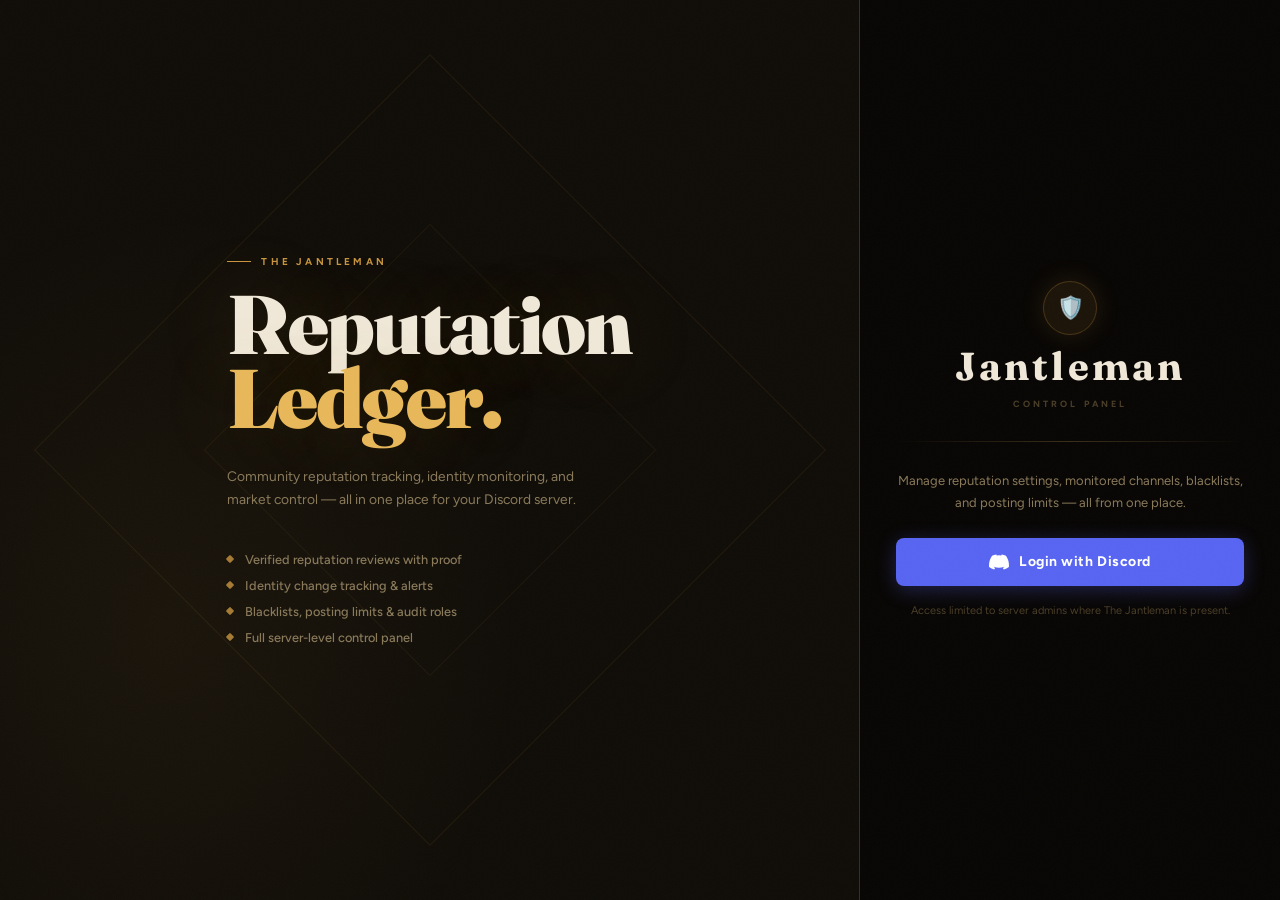
==== commit 3c35e6e0: "Redesign frontend v3: topbar+tabrail layout, gold/amber theme, card member grid Replaces sidebar wit" ====
--- a/index.html
+++ b/index.html
@@ -9,40 +9,76 @@
   <meta property="og:title" content="The Jantleman — Discord Bot">
   <meta property="og:description" content="Community reputation, market alerts, and identity tracking for your Discord server.">
   <meta name="twitter:card" content="summary_large_image">
-  <link rel="stylesheet" href="css/style.css?v=2">
+  <link rel="stylesheet" href="css/style.css?v=3">
 </head>
-<body class="login-page">
+<body>
 
-  <div class="login-wrap">
-    <div class="login-card">
-      <div class="login-brand">
-        <div class="login-crest">&#x1F6E1;&#xFE0F;</div>
-        <h1 class="login-title">Jantleman</h1>
-        <p class="login-subtitle">Control Panel</p>
+  <div class="auth-shell">
+
+    <!-- Left branding panel -->
+    <div class="auth-left">
+      <div class="auth-left-content">
+        <div class="auth-eyebrow">The Jantleman</div>
+        <h1 class="auth-display">
+          Reputation
+          <span>Ledger.</span>
+        </h1>
+        <p class="auth-tagline">
+          Community reputation tracking, identity monitoring, and market control — all in one place for your Discord server.
+        </p>
+        <div class="auth-features">
+          <div class="auth-feature">
+            <span class="auth-feature-pip"></span>
+            Verified reputation reviews with proof
+          </div>
+          <div class="auth-feature">
+            <span class="auth-feature-pip"></span>
+            Identity change tracking &amp; alerts
+          </div>
+          <div class="auth-feature">
+            <span class="auth-feature-pip"></span>
+            Blacklists, posting limits &amp; audit roles
+          </div>
+          <div class="auth-feature">
+            <span class="auth-feature-pip"></span>
+            Full server-level control panel
+          </div>
+        </div>
       </div>
+    </div>
 
-      <div class="login-divider"></div>
+    <!-- Right login panel -->
+    <div class="auth-right">
+      <div class="login-card">
+        <div class="login-brand">
+          <div class="login-crest">&#x1F6E1;&#xFE0F;</div>
+          <h2 class="login-title">Jantleman</h2>
+          <p class="login-subtitle">Control Panel</p>
+        </div>
 
-      <p class="login-desc">
-        Manage reputation settings, monitored channels, blacklists, and posting limits — all from one place.
-      </p>
+        <div class="login-divider"></div>
 
-      <a href="#" id="login-btn" class="btn-discord">
-        <svg class="discord-icon" viewBox="0 0 24 24" fill="currentColor" xmlns="http://www.w3.org/2000/svg">
-          <path d="M20.317 4.37a19.791 19.791 0 0 0-4.885-1.515.074.074 0 0 0-.079.037c-.21.375-.444.864-.608 1.25a18.27 18.27 0 0 0-5.487 0 12.64 12.64 0 0 0-.617-1.25.077.077 0 0 0-.079-.037A19.736 19.736 0 0 0 3.677 4.37a.07.07 0 0 0-.032.027C.533 9.046-.32 13.58.099 18.057.1 18.077.111 18.097.12 18.11a19.9 19.9 0 0 0 5.993 3.03.077.077 0 0 0 .084-.028 13.956 13.956 0 0 0 1.226-1.994.076.076 0 0 0-.041-.106 13.107 13.107 0 0 1-1.872-.892.077.077 0 0 1-.008-.128 10.2 10.2 0 0 0 .372-.292.074.074 0 0 1 .077-.01c3.928 1.793 8.18 1.793 12.062 0a.074.074 0 0 1 .078.01c.12.098.246.198.373.292a.077.077 0 0 1-.006.127 12.299 12.299 0 0 1-1.873.892.077.077 0 0 0-.041.107c.36.698.772 1.362 1.225 1.993a.076.076 0 0 0 .084.028 19.839 19.839 0 0 0 6.002-3.03.077.077 0 0 0 .032-.054c.5-5.177-.838-9.674-3.549-13.66a.061.061 0 0 0-.031-.03z"/>
-        </svg>
-        Login with Discord
-      </a>
+        <p class="login-desc">
+          Manage reputation settings, monitored channels, blacklists, and posting limits — all from one place.
+        </p>
 
-      <p class="login-warning">
-        Access limited to server admins where The Jantleman is present.
-      </p>
+        <a href="#" id="login-btn" class="btn-discord">
+          <svg class="discord-icon" viewBox="0 0 24 24" fill="currentColor" xmlns="http://www.w3.org/2000/svg">
+            <path d="M20.317 4.37a19.791 19.791 0 0 0-4.885-1.515.074.074 0 0 0-.079.037c-.21.375-.444.864-.608 1.25a18.27 18.27 0 0 0-5.487 0 12.64 12.64 0 0 0-.617-1.25.077.077 0 0 0-.079-.037A19.736 19.736 0 0 0 3.677 4.37a.07.07 0 0 0-.032.027C.533 9.046-.32 13.58.099 18.057.1 18.077.111 18.097.12 18.11a19.9 19.9 0 0 0 5.993 3.03.077.077 0 0 0 .084-.028 13.956 13.956 0 0 0 1.226-1.994.076.076 0 0 0-.041-.106 13.107 13.107 0 0 1-1.872-.892.077.077 0 0 1-.008-.128 10.2 10.2 0 0 0 .372-.292.074.074 0 0 1 .077-.01c3.928 1.793 8.18 1.793 12.062 0a.074.074 0 0 1 .078.01c.12.098.246.198.373.292a.077.077 0 0 1-.006.127 12.299 12.299 0 0 1-1.873.892.077.077 0 0 0-.041.107c.36.698.772 1.362 1.225 1.993a.076.076 0 0 0 .084.028 19.839 19.839 0 0 0 6.002-3.03.077.077 0 0 0 .032-.054c.5-5.177-.838-9.674-3.549-13.66a.061.061 0 0 0-.031-.03z"/>
+          </svg>
+          Login with Discord
+        </a>
+
+        <p class="login-warning">
+          Access limited to server admins where The Jantleman is present.
+        </p>
+      </div>
     </div>
+
   </div>
 
-  <script src="js/config.js?v=2"></script>
+  <script src="js/config.js?v=3"></script>
   <script>
-    // Handle OAuth callback (token in URL fragment)
     const hash = window.location.hash;
     if (hash.startsWith('#token=')) {
       sessionStorage.setItem('jantleman_token', hash.slice(7));
--- a/css/style.css
+++ b/css/style.css
@@ -1,44 +1,47 @@
 /* ─────────────────────────────────────────────────────
-   Jantleman — Refined Navy / Teal Theme
-   Fonts: Cormorant SC (brand) · Plus Jakarta Sans (UI) · JetBrains Mono (data)
+   Jantleman — The Ledger
+   Fonts: Fraunces (brand) · Figtree (UI) · IBM Plex Mono (data)
+   Layout: topbar + tab rail, no sidebar
    ───────────────────────────────────────────────────── */
 
-@import url('https://fonts.googleapis.com/css2?family=Cormorant+SC:wght@400;500;600;700&family=Plus+Jakarta+Sans:wght@300;400;500;600;700&family=JetBrains+Mono:wght@400;500;700&display=swap');
+@import url('https://fonts.googleapis.com/css2?family=Fraunces:opsz,wght@9..144,400;9..144,600;9..144,700;9..144,900&family=Figtree:wght@300;400;500;600;700&family=IBM+Plex+Mono:wght@400;500;700&display=swap');
 
 /* ── Custom Properties ─────────────────────────────── */
 :root {
-  --bg:            #06090f;
-  --surface:       #0c1120;
-  --surface-2:     #111826;
-  --surface-3:     #16212f;
-
-  --border:        #1c2d42;
-  --border-2:      #243a55;
-
-  --accent:        #2dd4bf;
-  --accent-bright: #5eead4;
-  --accent-dim:    rgba(45, 212, 191, 0.08);
-  --accent-line:   rgba(45, 212, 191, 0.22);
-
-  --star:          #f59e0b;
-  --star-dim:      rgba(245, 158, 11, 0.12);
-
-  --text:          #dce9f2;
-  --text-2:        #6b8fa8;
-  --text-3:        #2f4a61;
-
-  --success:       #34d399;
-  --success-dim:   rgba(52, 211, 153, 0.10);
+  --bg:            #080604;
+  --surface:       #100d08;
+  --surface-2:     #181309;
+  --surface-3:     #201810;
+
+  --border:        #28200f;
+  --border-2:      #3a2e18;
+
+  --gold:          #c9963f;
+  --gold-bright:   #e8b85a;
+  --gold-dim:      rgba(201, 150, 63, 0.10);
+  --gold-line:     rgba(201, 150, 63, 0.25);
+  --gold-glow:     rgba(201, 150, 63, 0.15);
+
+  --amber:         #f59e0b;
+  --amber-dim:     rgba(245, 158, 11, 0.10);
+
+  --text:          #f0e8d8;
+  --text-2:        #8a7a5a;
+  --text-3:        #4a3e28;
+
+  --success:       #4ade80;
+  --success-dim:   rgba(74, 222, 128, 0.10);
   --danger:        #f87171;
   --danger-dim:    rgba(248, 113, 113, 0.10);
   --warn:          #fbbf24;
 
-  --sidebar-w:     240px;
-  --bottom-nav-h:  62px;
-
-  --font-brand:    'Cormorant SC', serif;
-  --font-ui:       'Plus Jakarta Sans', sans-serif;
-  --font-mono:     'JetBrains Mono', monospace;
+  --topbar-h:      58px;
+  --tabrail-h:     44px;
+  --mobile-nav-h:  62px;
+
+  --font-brand:    'Fraunces', serif;
+  --font-ui:       'Figtree', sans-serif;
+  --font-mono:     'IBM Plex Mono', monospace;
 
   --radius:        8px;
   --radius-sm:     5px;
@@ -58,118 +61,193 @@
   overflow-x: hidden;
 }
 
-/* Ambient glow mesh */
-body::before {
-  content: '';
-  position: fixed;
-  inset: 0;
-  background:
-    radial-gradient(ellipse 900px 600px at 5% 10%, rgba(45, 212, 191, 0.05) 0%, transparent 70%),
-    radial-gradient(ellipse 700px 900px at 95% 90%, rgba(30, 80, 200, 0.04) 0%, transparent 70%);
-  pointer-events: none;
-  z-index: 0;
-}
-
-/* Subtle dot grid */
+/* Grain overlay */
 body::after {
   content: '';
   position: fixed;
   inset: 0;
-  background-image: radial-gradient(circle, rgba(45, 212, 191, 0.055) 1px, transparent 1px);
-  background-size: 28px 28px;
+  background-image: url("data:image/svg+xml,%3Csvg xmlns='http://www.w3.org/2000/svg' width='200' height='200'%3E%3Cfilter id='n'%3E%3CfeTurbulence type='fractalNoise' baseFrequency='0.75' numOctaves='4' stitchTiles='stitch'/%3E%3C/filter%3E%3Crect width='200' height='200' filter='url(%23n)' opacity='1'/%3E%3C/svg%3E");
+  opacity: 0.025;
   pointer-events: none;
-  z-index: 0;
+  z-index: 9999;
 }
 
 /* ══════════════════════════════════════════════════════
-   LOGIN PAGE
+   AUTH / LOGIN — TWO-PANEL SPLIT
    ══════════════════════════════════════════════════════ */
 
-.login-page {
+.auth-shell {
+  display: flex;
+  min-height: 100vh;
+}
+
+/* Left branding panel */
+.auth-left {
+  flex: 1;
+  background: var(--surface);
+  border-right: 1px solid var(--border-2);
   display: flex;
   align-items: center;
   justify-content: center;
-  min-height: 100vh;
-  padding: 24px;
-}
-
-.login-wrap {
+  padding: 60px 56px;
+  position: relative;
+  overflow: hidden;
+  background-image:
+    radial-gradient(ellipse 500px 600px at 20% 70%, rgba(201, 150, 63, 0.06) 0%, transparent 70%);
+}
+
+/* Decorative concentric diamonds */
+.auth-left::before {
+  content: '';
+  position: absolute;
+  width: 560px;
+  height: 560px;
+  border: 1px solid rgba(201, 150, 63, 0.09);
+  transform: rotate(45deg);
+  top: 50%; left: 50%;
+  margin: -280px 0 0 -280px;
+  pointer-events: none;
+}
+
+.auth-left::after {
+  content: '';
+  position: absolute;
+  width: 320px;
+  height: 320px;
+  border: 1px solid rgba(201, 150, 63, 0.07);
+  transform: rotate(45deg);
+  top: 50%; left: 50%;
+  margin: -160px 0 0 -160px;
+  pointer-events: none;
+}
+
+.auth-left-content {
   position: relative;
   z-index: 1;
+  max-width: 460px;
+  animation: fadeUp 0.5s cubic-bezier(0.16, 1, 0.3, 1) both;
+}
+
+.auth-eyebrow {
+  font-size: 10px;
+  font-weight: 700;
+  letter-spacing: 0.32em;
+  text-transform: uppercase;
+  color: var(--gold);
+  margin-bottom: 20px;
+  display: flex;
+  align-items: center;
+  gap: 10px;
+}
+
+.auth-eyebrow::before {
+  content: '';
+  display: inline-block;
+  width: 24px;
+  height: 1px;
+  background: var(--gold);
+}
+
+.auth-display {
+  font-family: var(--font-brand);
+  font-size: clamp(3.6rem, 6.5vw, 6.4rem);
+  font-weight: 900;
+  line-height: 0.88;
+  letter-spacing: -0.02em;
+  color: var(--text);
+  margin-bottom: 30px;
+  text-shadow: 0 0 80px rgba(201, 150, 63, 0.18);
+}
+
+.auth-display span {
+  color: var(--gold-bright);
+  display: block;
+}
+
+.auth-tagline {
+  color: var(--text-2);
+  font-size: 0.92rem;
+  font-weight: 400;
+  line-height: 1.7;
+  margin-bottom: 40px;
+  max-width: 360px;
+}
+
+.auth-features {
+  display: flex;
+  flex-direction: column;
+  gap: 11px;
+}
+
+.auth-feature {
+  display: flex;
+  align-items: center;
+  gap: 12px;
+  font-size: 0.85rem;
+  color: var(--text-2);
+  font-weight: 500;
+}
+
+.auth-feature-pip {
+  width: 6px;
+  height: 6px;
+  background: var(--gold);
+  border-radius: 1px;
+  transform: rotate(45deg);
+  flex-shrink: 0;
+  opacity: 0.8;
+}
+
+/* Right login panel */
+.auth-right {
+  width: 420px;
+  flex-shrink: 0;
+  display: flex;
+  align-items: center;
+  justify-content: center;
+  padding: 48px 36px;
+  background: var(--bg);
+}
+
+.login-card {
   width: 100%;
-  max-width: 400px;
-  animation: fadeUp 0.45s cubic-bezier(0.16, 1, 0.3, 1) both;
-}
-
-@keyframes fadeUp {
-  from { opacity: 0; transform: translateY(22px); }
-  to   { opacity: 1; transform: translateY(0); }
-}
-
-.login-card {
-  background: rgba(12, 17, 32, 0.94);
-  backdrop-filter: blur(24px);
-  -webkit-backdrop-filter: blur(24px);
-  border: 1px solid var(--border-2);
-  border-radius: var(--radius-lg);
-  padding: 48px 40px;
+  animation: fadeUp 0.45s cubic-bezier(0.16, 1, 0.3, 1) 0.1s both;
+}
+
+.login-brand {
   display: flex;
   flex-direction: column;
   align-items: center;
-  gap: 24px;
-  box-shadow:
-    0 0 0 1px rgba(45, 212, 191, 0.06),
-    0 24px 64px rgba(0, 0, 0, 0.55),
-    0 0 120px rgba(45, 212, 191, 0.04);
-  position: relative;
-  overflow: hidden;
-}
-
-/* Horizontal glow line at top */
-.login-card::before {
-  content: '';
-  position: absolute;
-  top: 0;
-  left: 12%;
-  right: 12%;
-  height: 1px;
-  background: linear-gradient(90deg, transparent, var(--accent), transparent);
-}
-
-.login-brand {
-  display: flex;
-  flex-direction: column;
-  align-items: center;
   gap: 12px;
+  margin-bottom: 32px;
 }
 
 .login-crest {
   width: 54px;
   height: 54px;
-  background: var(--accent-dim);
-  border: 1px solid var(--accent-line);
+  background: var(--gold-dim);
+  border: 1px solid var(--gold-line);
   border-radius: 50%;
   display: flex;
   align-items: center;
   justify-content: center;
   font-size: 22px;
-  flex-shrink: 0;
-  box-shadow: 0 0 24px rgba(45, 212, 191, 0.12);
+  box-shadow: 0 0 24px var(--gold-glow);
 }
 
 .login-title {
   font-family: var(--font-brand);
-  font-size: 3.2rem;
+  font-size: 2.6rem;
   font-weight: 700;
-  letter-spacing: 0.12em;
+  letter-spacing: 0.08em;
   color: var(--text);
   line-height: 1;
 }
 
 .login-subtitle {
-  font-size: 9.5px;
+  font-size: 9px;
   font-weight: 700;
-  letter-spacing: 0.32em;
+  letter-spacing: 0.35em;
   color: var(--text-3);
   text-transform: uppercase;
 }
@@ -178,14 +256,15 @@
   width: 100%;
   height: 1px;
   background: linear-gradient(90deg, transparent, var(--border-2), transparent);
+  margin-bottom: 28px;
 }
 
 .login-desc {
   font-size: 13px;
-  font-weight: 400;
   color: var(--text-2);
   text-align: center;
   line-height: 1.7;
+  margin-bottom: 24px;
 }
 
 .btn-discord {
@@ -205,19 +284,17 @@
   transition: background 0.15s, transform 0.1s, box-shadow 0.15s;
   border: none;
   border-radius: var(--radius);
-  box-shadow: 0 4px 18px rgba(88, 101, 242, 0.3);
+  box-shadow: 0 4px 20px rgba(88, 101, 242, 0.3);
+  margin-bottom: 16px;
 }
 
 .btn-discord:hover {
   background: #4752c4;
   transform: translateY(-1px);
-  box-shadow: 0 8px 24px rgba(88, 101, 242, 0.4);
-}
-
-.btn-discord:active {
-  transform: translateY(0);
-  background: #3a43b0;
-}
+  box-shadow: 0 8px 28px rgba(88, 101, 242, 0.4);
+}
+
+.btn-discord:active { transform: translateY(0); background: #3a43b0; }
 
 .discord-icon { width: 20px; height: 20px; flex-shrink: 0; }
 
@@ -228,162 +305,125 @@
   line-height: 1.6;
 }
 
+@keyframes fadeUp {
+  from { opacity: 0; transform: translateY(18px); }
+  to   { opacity: 1; transform: translateY(0); }
+}
+
 /* ══════════════════════════════════════════════════════
-   DASHBOARD LAYOUT
+   APP SHELL — NO SIDEBAR
    ══════════════════════════════════════════════════════ */
 
-.dashboard-layout {
+.app-shell {
+  display: flex;
+  flex-direction: column;
+  min-height: 100vh;
   position: relative;
   z-index: 1;
-  display: flex;
-  min-height: 100vh;
-}
-
-/* ── Sidebar ───────────────────────────────────────── */
-.sidebar {
-  width: var(--sidebar-w);
-  flex-shrink: 0;
-  background: var(--surface);
-  border-right: 1px solid var(--border);
-  display: flex;
-  flex-direction: column;
-  min-height: 100vh;
+}
+
+/* ── Top Bar ───────────────────────────────────────── */
+.topbar {
   position: sticky;
   top: 0;
-  height: 100vh;
-  overflow: hidden;
-}
-
-.sidebar-top {
-  padding: 20px 16px 16px;
+  z-index: 100;
+  height: var(--topbar-h);
+  background: var(--surface);
   border-bottom: 1px solid var(--border);
-}
-
-.sidebar-brand {
+  display: flex;
+  align-items: center;
+  padding: 0 24px;
+  gap: 16px;
+  flex-shrink: 0;
+}
+
+.topbar-brand {
   display: flex;
   align-items: center;
   gap: 10px;
-  margin-bottom: 20px;
-}
-
-.sidebar-crest {
-  width: 30px;
-  height: 30px;
-  background: var(--accent-dim);
-  border: 1px solid var(--accent-line);
+  flex-shrink: 0;
+  text-decoration: none;
+}
+
+.brand-crest {
+  width: 32px;
+  height: 32px;
+  display: flex;
+  align-items: center;
+  justify-content: center;
+  background: var(--gold-dim);
+  border: 1px solid var(--gold-line);
   border-radius: 50%;
-  display: flex;
-  align-items: center;
-  justify-content: center;
-  font-size: 13px;
-  flex-shrink: 0;
-}
-
-.sidebar-name {
+  font-size: 14px;
+  flex-shrink: 0;
+}
+
+.brand-name {
   font-family: var(--font-brand);
   font-size: 1.55rem;
   font-weight: 700;
-  letter-spacing: 0.08em;
-  color: var(--text);
+  letter-spacing: 0.1em;
+  color: var(--gold-bright);
   line-height: 1;
 }
 
-.guild-label {
-  font-size: 9px;
+.topbar-center {
+  flex: 1;
+  display: flex;
+  align-items: center;
+  justify-content: center;
+}
+
+.guild-wrap {
+  display: flex;
+  align-items: center;
+  gap: 8px;
+  background: var(--surface-2);
+  border: 1px solid var(--border-2);
+  border-radius: var(--radius);
+  padding: 7px 12px;
+  max-width: 300px;
+  width: 100%;
+  cursor: pointer;
+  transition: border-color 0.15s;
+}
+
+.guild-wrap:focus-within { border-color: var(--gold); }
+
+.guild-label-inline {
+  font-size: 9.5px;
   font-weight: 700;
-  letter-spacing: 0.22em;
+  letter-spacing: 0.18em;
   text-transform: uppercase;
   color: var(--text-3);
-  margin-bottom: 6px;
+  flex-shrink: 0;
 }
 
 .guild-selector {
-  width: 100%;
-  background: var(--surface-2);
-  border: 1px solid var(--border);
+  flex: 1;
+  background: transparent;
+  border: none;
   color: var(--text);
   font-family: var(--font-ui);
   font-size: 13px;
-  padding: 8px 32px 8px 10px;
+  font-weight: 500;
   cursor: pointer;
   appearance: none;
-  background-image: url("data:image/svg+xml,%3Csvg xmlns='http://www.w3.org/2000/svg' width='12' height='8' viewBox='0 0 12 8'%3E%3Cpath d='M1 1.5l5 5 5-5' stroke='%232dd4bf' stroke-width='1.5' fill='none' stroke-linecap='round' stroke-linejoin='round'/%3E%3C/svg%3E");
-  background-repeat: no-repeat;
-  background-position: right 10px center;
-  transition: border-color 0.15s;
-  border-radius: var(--radius-sm);
-}
-
-.guild-selector:focus {
   outline: none;
-  border-color: var(--accent);
-}
-
-/* ── Nav ───────────────────────────────────────────── */
-.sidebar-nav {
-  padding: 12px 8px;
-  flex: 1;
-  display: flex;
-  flex-direction: column;
-  gap: 2px;
-  overflow-y: auto;
-}
-
-.nav-section-label {
-  font-size: 9px;
-  font-weight: 700;
-  letter-spacing: 0.22em;
-  text-transform: uppercase;
-  color: var(--text-3);
-  padding: 8px 8px 4px;
-}
-
-.nav-tab {
-  display: flex;
-  align-items: center;
-  gap: 10px;
-  padding: 9px 10px 9px 12px;
-  cursor: pointer;
-  border: none;
-  border-left: 2px solid transparent;
-  background: transparent;
-  color: var(--text-2);
-  font-family: var(--font-ui);
-  font-size: 13px;
-  font-weight: 500;
-  width: 100%;
-  text-align: left;
-  transition: background 0.15s, color 0.15s, border-color 0.15s;
-  border-radius: 0 var(--radius-sm) var(--radius-sm) 0;
-}
-
-.nav-tab:hover {
-  background: var(--surface-2);
-  color: var(--text);
-}
-
-.nav-tab.active {
-  background: var(--accent-dim);
-  border-left-color: var(--accent);
-  color: var(--accent-bright);
-}
-
-.nav-icon  { font-size: 15px; width: 18px; text-align: center; flex-shrink: 0; }
-.nav-label { flex: 1; }
-
-/* ── Sidebar Bottom ────────────────────────────────── */
-.sidebar-bottom {
-  padding: 12px 16px;
-  border-top: 1px solid var(--border);
-  display: flex;
-  flex-direction: column;
+  min-width: 0;
+}
+
+.topbar-end {
+  display: flex;
+  align-items: center;
   gap: 8px;
+  flex-shrink: 0;
 }
 
 .status {
   font-size: 11px;
   font-family: var(--font-mono);
-  padding: 0 2px;
+  white-space: nowrap;
 }
 
 .status.connected { color: var(--success); }
@@ -391,60 +431,28 @@
 .status.warning   { color: var(--warn); }
 .status.error     { color: var(--danger); }
 
-.btn-logout {
-  display: flex;
-  align-items: center;
-  gap: 8px;
-  padding: 8px 10px;
+.btn-invite {
+  padding: 7px 12px;
   background: transparent;
-  border: 1px solid var(--border);
+  border: 1px solid var(--border-2);
   color: var(--text-2);
   font-family: var(--font-ui);
   font-size: 12px;
-  cursor: pointer;
-  transition: background 0.15s, color 0.15s, border-color 0.15s;
+  font-weight: 600;
+  text-decoration: none;
   border-radius: var(--radius-sm);
-}
-
-.btn-logout:hover {
-  background: var(--danger-dim);
-  border-color: var(--danger);
-  color: var(--danger);
-}
-
-/* ── Main Content ──────────────────────────────────── */
-.main {
-  flex: 1;
-  display: flex;
-  flex-direction: column;
-  min-height: 100vh;
-  overflow: hidden;
-  min-width: 0;
-}
-
-.main-header {
-  display: flex;
-  align-items: center;
-  justify-content: space-between;
-  padding: 16px 24px;
-  border-bottom: 1px solid var(--border);
-  background: var(--surface);
-  position: sticky;
-  top: 0;
-  z-index: 10;
-  gap: 12px;
-}
-
-.main-header h1 {
-  font-family: var(--font-brand);
-  font-size: 1.4rem;
-  letter-spacing: 0.06em;
-  color: var(--text);
-  flex: 1;
+  transition: all 0.15s;
+  white-space: nowrap;
+}
+
+.btn-invite:hover {
+  background: var(--gold-dim);
+  border-color: var(--gold-line);
+  color: var(--gold-bright);
 }
 
 .btn-save {
-  padding: 8px 18px;
+  padding: 7px 16px;
   background: var(--surface-2);
   border: 1px solid var(--border-2);
   color: var(--text-2);
@@ -455,54 +463,116 @@
   transition: all 0.15s;
   border-radius: var(--radius-sm);
   white-space: nowrap;
-  flex-shrink: 0;
-}
-
-.btn-save:disabled {
-  opacity: 0.35;
-  cursor: not-allowed;
-}
+}
+
+.btn-save:disabled { opacity: 0.35; cursor: not-allowed; }
 
 .btn-save.dirty {
-  background: var(--accent);
-  border-color: var(--accent-bright);
+  background: var(--gold);
+  border-color: var(--gold-bright);
   color: #000;
-}
-
-.btn-save.dirty:hover {
-  background: var(--accent-bright);
-}
-
-.btn-invite {
-  padding: 8px 14px;
+  box-shadow: 0 0 16px var(--gold-glow);
+}
+
+.btn-save.dirty:hover { background: var(--gold-bright); }
+
+.btn-logout-top {
+  padding: 7px 10px;
   background: transparent;
   border: 1px solid var(--border-2);
-  color: var(--text-2);
+  color: var(--text-3);
   font-family: var(--font-ui);
+  font-size: 13px;
+  cursor: pointer;
+  border-radius: var(--radius-sm);
+  transition: all 0.15s;
+  line-height: 1;
+}
+
+.btn-logout-top:hover {
+  background: var(--danger-dim);
+  border-color: var(--danger);
+  color: var(--danger);
+}
+
+/* ── Tab Rail ──────────────────────────────────────── */
+.tabrail {
+  position: sticky;
+  top: var(--topbar-h);
+  z-index: 99;
+  background: var(--bg);
+  border-bottom: 1px solid var(--border);
+  display: flex;
+  align-items: stretch;
+  padding: 0 16px;
+  overflow-x: auto;
+  scrollbar-width: none;
+  flex-shrink: 0;
+}
+
+.tabrail::-webkit-scrollbar { display: none; }
+
+.rail-tab {
+  display: flex;
+  align-items: center;
+  gap: 7px;
+  padding: 0 16px;
+  height: var(--tabrail-h);
+  background: none;
+  border: none;
+  border-bottom: 2px solid transparent;
+  color: var(--text-2);
+  font-family: var(--font-ui);
+  font-size: 13px;
+  font-weight: 600;
+  cursor: pointer;
+  transition: color 0.15s, border-color 0.15s;
+  white-space: nowrap;
+  flex-shrink: 0;
+}
+
+.rail-tab:hover { color: var(--text); }
+
+.rail-tab.active {
+  color: var(--gold-bright);
+  border-bottom-color: var(--gold);
+}
+
+.rail-icon { font-size: 14px; }
+
+.tabrail-aux {
+  margin-left: auto;
+  display: flex;
+  align-items: center;
+  gap: 14px;
+  padding: 0 8px;
+  flex-shrink: 0;
+}
+
+.rail-aux-link {
   font-size: 12px;
   font-weight: 600;
+  color: var(--text-3);
   text-decoration: none;
-  cursor: pointer;
-  transition: all 0.15s;
-  border-radius: var(--radius-sm);
-  white-space: nowrap;
-  flex-shrink: 0;
-}
-
-.btn-invite:hover {
-  background: var(--accent-dim);
-  border-color: var(--accent);
-  color: var(--accent-bright);
-}
-
-.main-body {
+  transition: color 0.15s;
+}
+
+.rail-aux-link:hover { color: var(--gold); }
+
+/* ── Stage (content area) ──────────────────────────── */
+.stage-wrap {
   flex: 1;
-  padding: 28px;
-  overflow-y: auto;
   position: relative;
 }
 
-/* ── Tab Panels ────────────────────────────────────── */
+.stage {
+  padding: 32px 28px;
+  padding-bottom: 60px;
+  max-width: 1440px;
+  margin: 0 auto;
+}
+
+/* Tab panels */
 .tab-panel { display: none; }
 .tab-panel.active { display: block; }
 
@@ -515,22 +585,22 @@
   max-width: 580px;
 }
 
-/* ── Loading overlay ───────────────────────────────── */
+/* Loading overlay */
 #loading-overlay {
   display: none;
   position: absolute;
   inset: 0;
-  background: rgba(6, 9, 15, 0.75);
+  background: rgba(8, 6, 4, 0.78);
   align-items: center;
   justify-content: center;
-  z-index: 20;
+  z-index: 50;
 }
 
 .loading-spinner {
   width: 32px;
   height: 32px;
   border: 2px solid var(--border-2);
-  border-top-color: var(--accent);
+  border-top-color: var(--gold);
   border-radius: 50%;
   animation: spin 0.7s linear infinite;
 }
@@ -553,7 +623,7 @@
   align-items: center;
   text-align: center;
   gap: 20px;
-  padding: 52px 48px;
+  padding: 56px 52px;
   background: var(--surface);
   border: 1px solid var(--border);
   border-radius: var(--radius-lg);
@@ -564,22 +634,21 @@
 
 .invite-title {
   font-family: var(--font-brand);
-  font-size: 1.8rem;
-  letter-spacing: 0.08em;
+  font-size: 1.9rem;
+  letter-spacing: 0.06em;
   color: var(--text);
 }
 
 .invite-desc {
   color: var(--text-2);
   font-size: 14px;
-  font-weight: 400;
   line-height: 1.7;
 }
 
 .btn-invite-hero {
   display: inline-block;
-  padding: 12px 28px;
-  background: var(--accent);
+  padding: 13px 30px;
+  background: var(--gold);
   border: none;
   color: #000;
   font-family: var(--font-ui);
@@ -592,7 +661,7 @@
 }
 
 .btn-invite-hero:hover {
-  background: var(--accent-bright);
+  background: var(--gold-bright);
   transform: translateY(-1px);
 }
 
@@ -603,29 +672,43 @@
 .settings-fields {
   display: flex;
   flex-direction: column;
-  gap: 12px;
-  max-width: 580px;
-}
-
+  gap: 10px;
+  max-width: 620px;
+}
+
+/* Section divider title */
 .section-title {
   display: flex;
   align-items: center;
   gap: 10px;
+  margin: 28px 0 14px;
+}
+
+.section-title:first-child { margin-top: 0; }
+
+.section-title::after {
+  content: '';
+  flex: 1;
+  height: 1px;
+  background: linear-gradient(to right, var(--border-2), transparent);
+}
+
+.section-pip {
+  width: 7px;
+  height: 7px;
+  background: var(--gold);
+  border-radius: 1px;
+  transform: rotate(45deg);
+  flex-shrink: 0;
+}
+
+.section-title-text {
   font-family: var(--font-brand);
-  font-size: 1.1rem;
-  letter-spacing: 0.1em;
-  color: var(--text-2);
-  margin-bottom: 10px;
-  margin-top: 6px;
-}
-
-.section-pip {
-  display: inline-block;
-  width: 6px;
-  height: 6px;
-  background: var(--accent);
-  border-radius: 50%;
-  flex-shrink: 0;
+  font-size: 0.92rem;
+  font-weight: 600;
+  letter-spacing: 0.14em;
+  color: var(--gold);
+  white-space: nowrap;
 }
 
 .setting-row {
@@ -638,11 +721,11 @@
   display: flex;
   align-items: center;
   justify-content: space-between;
-  gap: 16px;
+  gap: 20px;
 }
 
 .setting-row:hover {
-  border-left-color: var(--accent);
+  border-left-color: var(--gold);
   background: var(--surface-2);
 }
 
@@ -652,21 +735,17 @@
   font-size: 13px;
   font-weight: 600;
   color: var(--text);
-  margin-bottom: 4px;
+  margin-bottom: 3px;
 }
 
 .setting-desc {
   font-size: 12px;
-  font-weight: 400;
   color: var(--text-2);
   line-height: 1.55;
 }
 
-/* ── Toggle Switch ─────────────────────────────────── */
-.toggle-wrap {
-  flex-shrink: 0;
-  cursor: pointer;
-}
+/* Toggle switch */
+.toggle-wrap { flex-shrink: 0; cursor: pointer; }
 
 .tc-switch {
   width: 44px;
@@ -679,8 +758,8 @@
 }
 
 .tc-switch.is-on {
-  background: var(--accent);
-  border-color: var(--accent-bright);
+  background: var(--gold);
+  border-color: var(--gold-bright);
 }
 
 .tc-knob {
@@ -692,7 +771,7 @@
   background: var(--text-3);
   border-radius: 50%;
   transition: transform 0.2s, background 0.2s;
-  box-shadow: 0 1px 4px rgba(0, 0, 0, 0.3);
+  box-shadow: 0 1px 4px rgba(0, 0, 0, 0.4);
 }
 
 .tc-switch.is-on .tc-knob {
@@ -700,7 +779,7 @@
   background: #fff;
 }
 
-/* ── Select & Text Inputs ──────────────────────────── */
+/* Select inputs */
 .setting-select {
   background: var(--surface-2);
   border: 1px solid var(--border-2);
@@ -710,7 +789,7 @@
   padding: 8px 32px 8px 12px;
   cursor: pointer;
   appearance: none;
-  background-image: url("data:image/svg+xml,%3Csvg xmlns='http://www.w3.org/2000/svg' width='12' height='8' viewBox='0 0 12 8'%3E%3Cpath d='M1 1.5l5 5 5-5' stroke='%232dd4bf' stroke-width='1.5' fill='none' stroke-linecap='round' stroke-linejoin='round'/%3E%3C/svg%3E");
+  background-image: url("data:image/svg+xml,%3Csvg xmlns='http://www.w3.org/2000/svg' width='12' height='8' viewBox='0 0 12 8'%3E%3Cpath d='M1 1.5l5 5 5-5' stroke='%23c9963f' stroke-width='1.5' fill='none' stroke-linecap='round' stroke-linejoin='round'/%3E%3C/svg%3E");
   background-repeat: no-repeat;
   background-position: right 10px center;
   transition: border-color 0.15s;
@@ -718,10 +797,7 @@
   flex-shrink: 0;
 }
 
-.setting-select:focus {
-  outline: none;
-  border-color: var(--accent);
-}
+.setting-select:focus { outline: none; border-color: var(--gold); }
 
 /* ══════════════════════════════════════════════════════
    CHANNELS / BLACKLIST / LIMITS TABS
@@ -753,7 +829,7 @@
 .cf-label {
   font-size: 10px;
   font-weight: 700;
-  letter-spacing: 0.14em;
+  letter-spacing: 0.16em;
   text-transform: uppercase;
   color: var(--text-3);
 }
@@ -770,15 +846,11 @@
 }
 
 .text-input::placeholder { color: var(--text-3); }
-
-.text-input:focus {
-  outline: none;
-  border-color: var(--accent);
-}
+.text-input:focus { outline: none; border-color: var(--gold); }
 
 .btn-add {
-  padding: 9px 18px;
-  background: var(--accent);
+  padding: 9px 20px;
+  background: var(--gold);
   border: none;
   color: #000;
   font-family: var(--font-ui);
@@ -792,11 +864,11 @@
   border-radius: var(--radius-sm);
 }
 
-.btn-add:hover    { background: var(--accent-bright); transform: translateY(-1px); }
+.btn-add:hover    { background: var(--gold-bright); transform: translateY(-1px); }
 .btn-add:active   { transform: translateY(0); }
 .btn-add:disabled { opacity: 0.4; cursor: not-allowed; transform: none; }
 
-/* ── List Rows ─────────────────────────────────────── */
+/* List rows */
 .list-rows {
   display: flex;
   flex-direction: column;
@@ -822,9 +894,9 @@
 .lr-badge {
   font-family: var(--font-mono);
   font-size: 11px;
-  color: var(--accent-bright);
-  background: var(--accent-dim);
-  border: 1px solid var(--accent-line);
+  color: var(--gold-bright);
+  background: var(--gold-dim);
+  border: 1px solid var(--gold-line);
   padding: 2px 8px;
   white-space: nowrap;
   flex-shrink: 0;
@@ -856,7 +928,7 @@
   color: var(--text-3);
   font-size: 11px;
   cursor: pointer;
-  transition: background 0.15s, color 0.15s, border-color 0.15s;
+  transition: all 0.15s;
   border-radius: var(--radius-sm);
   display: flex;
   align-items: center;
@@ -888,7 +960,6 @@
   color: var(--danger) !important;
 }
 
-/* ── Limits ────────────────────────────────────────── */
 .limit-badge {
   background: var(--surface-2);
   border: 1px solid var(--border-2);
@@ -921,17 +992,9 @@
   border-radius: var(--radius-sm);
 }
 
-.number-input:focus {
-  outline: none;
-  border-color: var(--accent);
-}
-
+.number-input:focus { outline: none; border-color: var(--gold); }
 .number-input::-webkit-outer-spin-button,
-.number-input::-webkit-inner-spin-button {
-  -webkit-appearance: none;
-  margin: 0;
-}
-
+.number-input::-webkit-inner-spin-button { -webkit-appearance: none; margin: 0; }
 .number-input { -moz-appearance: textfield; }
 
 .ef-unit {
@@ -941,14 +1004,14 @@
 }
 
 /* ══════════════════════════════════════════════════════
-   MEMBERS & REVIEWS
+   MEMBERS — CARD GRID
    ══════════════════════════════════════════════════════ */
 
 .members-toolbar {
   display: flex;
   align-items: center;
   gap: 10px;
-  margin-bottom: 16px;
+  margin-bottom: 20px;
   flex-wrap: wrap;
 }
 
@@ -957,9 +1020,7 @@
   min-width: 200px;
 }
 
-.member-search-row .text-input {
-  width: 100%;
-}
+.member-search-row .text-input { width: 100%; }
 
 .members-filter-bar {
   display: flex;
@@ -982,129 +1043,141 @@
   white-space: nowrap;
 }
 
-.filter-btn:hover {
-  border-color: var(--border-2);
-  color: var(--text);
-}
-
+.filter-btn:hover { border-color: var(--border-2); color: var(--text); }
 .filter-btn.active {
-  background: var(--accent-dim);
-  border-color: var(--accent-line);
-  color: var(--accent-bright);
-}
-
-/* Member rows */
-.member-row {
+  background: var(--gold-dim);
+  border-color: var(--gold-line);
+  color: var(--gold-bright);
+}
+
+/* Card grid */
+.member-grid {
+  display: grid;
+  grid-template-columns: repeat(auto-fill, minmax(196px, 1fr));
+  gap: 14px;
+}
+
+.member-card {
   background: var(--surface);
   border: 1px solid var(--border);
-  border-radius: var(--radius);
-  margin-bottom: 8px;
+  border-radius: var(--radius-lg);
   overflow: hidden;
-  transition: border-color 0.2s, box-shadow 0.2s;
-}
-
-.member-row:hover {
+  cursor: pointer;
+  transition: border-color 0.2s, box-shadow 0.2s, transform 0.18s;
+  display: flex;
+  flex-direction: column;
+  position: relative;
+}
+
+/* Animated gold top strip */
+.member-card::before {
+  content: '';
+  display: block;
+  height: 2px;
+  background: linear-gradient(90deg, transparent, var(--gold), transparent);
+  opacity: 0;
+  transition: opacity 0.2s;
+}
+
+.member-card:hover::before { opacity: 0.5; }
+.member-card.active::before { opacity: 1; }
+
+.member-card:hover {
   border-color: var(--border-2);
-}
-
-.member-row.expanded {
-  border-color: var(--accent-line);
-  box-shadow: 0 4px 28px rgba(45, 212, 191, 0.07);
-}
-
-.member-row-header {
-  display: flex;
-  align-items: center;
-  gap: 12px;
-  padding: 14px 16px;
-  cursor: pointer;
-  transition: background 0.15s;
-}
-
-.member-row-header:hover {
-  background: var(--surface-2);
-}
-
-.member-avatar-wrap { flex-shrink: 0; }
-
-.member-avatar {
-  width: 44px;
-  height: 44px;
+  transform: translateY(-3px);
+  box-shadow: 0 14px 36px rgba(0, 0, 0, 0.45);
+}
+
+.member-card.active {
+  border-color: var(--gold-line);
+  box-shadow: 0 0 0 1px var(--gold-line), 0 14px 40px rgba(201, 150, 63, 0.14);
+  transform: translateY(-2px);
+}
+
+.card-av {
+  display: flex;
+  justify-content: center;
+  padding: 22px 20px 12px;
+}
+
+.card-avatar {
+  width: 64px;
+  height: 64px;
   border-radius: 50%;
   object-fit: cover;
+  border: 2px solid var(--border-2);
   display: block;
-  border: 2px solid var(--border-2);
-}
-
-.member-avatar-ph {
-  width: 44px;
-  height: 44px;
+}
+
+.card-avatar-ph {
+  width: 64px;
+  height: 64px;
   border-radius: 50%;
   background: var(--surface-3);
   border: 2px solid var(--border-2);
   display: flex;
   align-items: center;
   justify-content: center;
-  font-size: 1rem;
+  font-size: 1.5rem;
   font-weight: 700;
   color: var(--text-2);
   font-family: var(--font-brand);
 }
 
-.member-info { flex: 1; min-width: 0; }
-
-.member-name {
+.card-body {
+  flex: 1;
+  padding: 0 16px 12px;
+  display: flex;
+  flex-direction: column;
+  align-items: center;
+  gap: 5px;
+  text-align: center;
+}
+
+.card-name {
   font-size: 0.9rem;
   font-weight: 600;
+  color: var(--text);
   white-space: nowrap;
   overflow: hidden;
   text-overflow: ellipsis;
-}
-
-.member-id {
-  font-size: 0.67rem;
+  max-width: 100%;
+}
+
+.card-rating {
+  display: flex;
+  align-items: center;
+  gap: 5px;
+}
+
+.card-stars { font-size: 0.85rem; letter-spacing: -1px; }
+.stars-full  { color: var(--amber); }
+.stars-empty { color: var(--border-2); }
+
+.card-score {
+  font-family: var(--font-mono);
+  font-size: 0.7rem;
+  color: var(--gold);
+  font-weight: 700;
+}
+
+.card-count {
+  font-size: 0.72rem;
   color: var(--text-3);
   font-family: var(--font-mono);
-  margin-top: 2px;
-}
-
-.member-rating {
-  display: flex;
-  flex-direction: column;
-  align-items: center;
-  gap: 2px;
-  flex-shrink: 0;
-  min-width: 64px;
-}
-
-.member-stars { font-size: 0.85rem; line-height: 1; letter-spacing: -1px; }
-
-.member-rating-val {
-  font-size: 0.67rem;
-  color: var(--text-2);
-  margin-top: 1px;
-  font-family: var(--font-mono);
-}
-
-.stars-full  { color: var(--star); }
-.stars-empty { color: var(--border-2); }
-
-.member-count {
-  font-size: 0.73rem;
-  color: var(--text-2);
-  white-space: nowrap;
-  flex-shrink: 0;
-  background: var(--surface-2);
-  border: 1px solid var(--border);
-  border-radius: var(--radius-sm);
-  padding: 3px 8px;
-  font-family: var(--font-mono);
-}
-
-.member-badges { display: flex; gap: 5px; flex-wrap: wrap; flex-shrink: 0; }
+}
+
+.card-badges {
+  display: flex;
+  flex-wrap: wrap;
+  gap: 4px;
+  padding: 0 12px 8px;
+  justify-content: center;
+  min-height: 0;
+}
 
 .mbadge {
-  font-size: 0.64rem;
+  font-size: 0.63rem;
   font-weight: 700;
   letter-spacing: 0.04em;
   padding: 2px 8px;
@@ -1119,80 +1192,128 @@
 }
 
 .mbadge-lim {
-  background: var(--accent-dim);
-  border: 1px solid var(--accent-line);
-  color: var(--accent-bright);
-}
-
-.member-expand-btn {
+  background: var(--gold-dim);
+  border: 1px solid var(--gold-line);
+  color: var(--gold-bright);
+}
+
+.card-footer {
+  border-top: 1px solid var(--border);
+  padding: 10px 12px;
+}
+
+.card-btn {
+  width: 100%;
+  padding: 8px;
+  background: transparent;
+  border: 1px solid var(--border-2);
+  color: var(--text-2);
+  font-family: var(--font-ui);
+  font-size: 11.5px;
+  font-weight: 600;
+  cursor: pointer;
+  border-radius: var(--radius-sm);
+  transition: all 0.15s;
+  letter-spacing: 0.03em;
+}
+
+.card-btn:hover,
+.member-card.active .card-btn {
+  background: var(--gold-dim);
+  border-color: var(--gold-line);
+  color: var(--gold-bright);
+}
+
+/* ── Review Drawer ─────────────────────────────────── */
+.review-drawer {
+  display: none;
+  margin-top: 16px;
+  background: var(--surface);
+  border: 1px solid var(--border-2);
+  border-left: 3px solid var(--gold);
+  border-radius: var(--radius-lg);
+  padding: 20px 24px;
+  animation: drawerIn 0.22s cubic-bezier(0.16, 1, 0.3, 1);
+}
+
+.review-drawer.open { display: block; }
+
+@keyframes drawerIn {
+  from { opacity: 0; transform: translateY(-8px); }
+  to   { opacity: 1; transform: translateY(0); }
+}
+
+.drawer-header {
+  display: flex;
+  align-items: center;
+  justify-content: space-between;
+  margin-bottom: 16px;
+  padding-bottom: 14px;
+  border-bottom: 1px solid var(--border);
+}
+
+.drawer-title {
+  font-size: 0.88rem;
+  color: var(--text-2);
+  font-weight: 400;
+}
+
+.drawer-title strong {
+  color: var(--text);
+  font-weight: 700;
+}
+
+.drawer-close {
   background: none;
-  border: 1px solid var(--border);
+  border: 1px solid var(--border-2);
   color: var(--text-3);
-  font-size: 0.72rem;
+  width: 26px;
+  height: 26px;
+  border-radius: var(--radius-sm);
   cursor: pointer;
-  padding: 5px 10px;
-  border-radius: var(--radius-sm);
-  transition: background 0.15s, color 0.15s, border-color 0.15s;
-  flex-shrink: 0;
-  font-family: var(--font-ui);
-  font-weight: 600;
-  white-space: nowrap;
-}
-
-.member-expand-btn:hover {
-  background: var(--accent-dim);
-  border-color: var(--accent-line);
-  color: var(--accent-bright);
-}
-
-/* ── Reviews Section ───────────────────────────────── */
-.member-reviews {
-  border-top: 1px solid var(--border);
-  padding: 14px 16px;
+  font-size: 11px;
+  display: flex;
+  align-items: center;
+  justify-content: center;
+  transition: all 0.15s;
+  flex-shrink: 0;
+}
+
+.drawer-close:hover {
+  background: var(--danger-dim);
+  border-color: var(--danger);
+  color: var(--danger);
+}
+
+.drawer-reviews {
   display: grid;
-  grid-template-columns: repeat(auto-fill, minmax(270px, 1fr));
+  grid-template-columns: repeat(auto-fill, minmax(260px, 1fr));
   gap: 10px;
-  background: rgba(6, 9, 15, 0.6);
-}
-
-.member-reviews[hidden] { display: none !important; }
-
-.review-loading,
-.review-empty {
-  font-size: 0.8rem;
-  color: var(--text-3);
-  padding: 8px 0;
-  grid-column: 1 / -1;
 }
 
 /* ── Review Card ───────────────────────────────────── */
 .review-card {
-  background: var(--surface);
+  background: var(--surface-2);
   border: 1px solid var(--border);
   border-radius: var(--radius);
   padding: 14px 14px 14px 17px;
   position: relative;
   overflow: hidden;
-  transition: border-color 0.15s, box-shadow 0.15s;
+  transition: border-color 0.15s;
   display: flex;
   flex-direction: column;
-  gap: 10px;
-}
-
-.review-card:hover {
-  border-color: var(--border-2);
-  box-shadow: 0 4px 20px rgba(0, 0, 0, 0.25);
-}
+  gap: 9px;
+}
+
+.review-card:hover { border-color: var(--border-2); }
 
 /* Amber left accent */
 .review-card::before {
   content: '';
   position: absolute;
-  left: 0;
-  top: 0;
-  bottom: 0;
+  left: 0; top: 0; bottom: 0;
   width: 3px;
-  background: linear-gradient(to bottom, var(--star), rgba(245, 158, 11, 0.08));
+  background: linear-gradient(to bottom, var(--amber), rgba(245, 158, 11, 0.05));
   border-radius: var(--radius) 0 0 var(--radius);
 }
 
@@ -1206,15 +1327,15 @@
 .review-stars-wrap {
   display: flex;
   align-items: center;
-  gap: 6px;
-}
-
-.review-stars { font-size: 0.9rem; letter-spacing: -1px; }
+  gap: 5px;
+}
+
+.review-stars { font-size: 0.88rem; letter-spacing: -1px; }
 
 .review-score-num {
   font-family: var(--font-mono);
-  font-size: 0.72rem;
-  color: var(--star);
+  font-size: 0.7rem;
+  color: var(--gold);
   font-weight: 700;
 }
 
@@ -1227,7 +1348,7 @@
 }
 
 .review-author {
-  font-size: 0.78rem;
+  font-size: 0.77rem;
   color: var(--text-2);
   font-weight: 500;
 }
@@ -1249,26 +1370,32 @@
   display: inline-flex;
   align-items: center;
   gap: 6px;
-  font-size: 0.8rem;
+  font-size: 0.78rem;
   font-weight: 600;
-  color: var(--accent-bright);
+  color: var(--gold-bright);
   text-decoration: none;
-  background: var(--accent-dim);
-  border: 1px solid var(--accent-line);
+  background: var(--gold-dim);
+  border: 1px solid var(--gold-line);
   border-radius: var(--radius-sm);
-  padding: 7px 14px;
-  transition: background 0.15s, transform 0.1s, box-shadow 0.15s;
+  padding: 6px 13px;
+  transition: background 0.15s, transform 0.1s;
   align-self: flex-start;
 }
 
 .review-proof:hover {
-  background: rgba(45, 212, 191, 0.15);
+  background: var(--gold-glow);
   transform: translateY(-1px);
-  box-shadow: 0 4px 14px rgba(45, 212, 191, 0.15);
+}
+
+.review-loading,
+.review-empty {
+  font-size: 0.82rem;
+  color: var(--text-3);
+  padding: 8px 0;
 }
 
 /* ══════════════════════════════════════════════════════
-   TOAST NOTIFICATIONS
+   TOAST
    ══════════════════════════════════════════════════════ */
 
 .toast {
@@ -1286,14 +1413,13 @@
   pointer-events: none;
   max-width: 320px;
   border-radius: var(--radius);
-  backdrop-filter: blur(10px);
 }
 
 .toast.show { opacity: 1; transform: translateY(0); }
 
 .toast-success {
-  background: rgba(52, 211, 153, 0.12);
-  border: 1px solid rgba(52, 211, 153, 0.3);
+  background: rgba(74, 222, 128, 0.12);
+  border: 1px solid rgba(74, 222, 128, 0.3);
   border-left: 3px solid var(--success);
   color: var(--success);
 }
@@ -1308,7 +1434,7 @@
 .toast-info {
   background: var(--surface-2);
   border: 1px solid var(--border-2);
-  border-left: 3px solid var(--accent);
+  border-left: 3px solid var(--gold);
   color: var(--text);
 }
 
@@ -1319,13 +1445,13 @@
 ::-webkit-scrollbar { width: 5px; }
 ::-webkit-scrollbar-track { background: transparent; }
 ::-webkit-scrollbar-thumb { background: var(--border-2); border-radius: 3px; }
-::-webkit-scrollbar-thumb:hover { background: var(--accent); }
+::-webkit-scrollbar-thumb:hover { background: var(--gold); }
 
 /* ══════════════════════════════════════════════════════
-   MOBILE BOTTOM NAV
+   MOBILE NAV
    ══════════════════════════════════════════════════════ */
 
-.mobile-bottom-nav {
+.mobile-nav {
   display: none;
   position: fixed;
   bottom: 0;
@@ -1333,11 +1459,11 @@
   right: 0;
   background: var(--surface);
   border-top: 1px solid var(--border);
-  z-index: 100;
+  z-index: 200;
   padding-bottom: env(safe-area-inset-bottom);
 }
 
-.bottom-nav-btn {
+.mobile-tab {
   flex: 1;
   display: flex;
   flex-direction: column;
@@ -1356,123 +1482,58 @@
   text-transform: uppercase;
 }
 
-.bottom-nav-btn:hover { color: var(--text-2); }
-.bottom-nav-btn.active { color: var(--accent); }
-
-.bottom-nav-icon { font-size: 17px; line-height: 1.3; }
+.mobile-tab-icon { font-size: 17px; line-height: 1.3; }
+.mobile-tab:hover { color: var(--text-2); }
+.mobile-tab.active { color: var(--gold); }
 
 /* ══════════════════════════════════════════════════════
-   MOBILE / RESPONSIVE
+   RESPONSIVE
    ══════════════════════════════════════════════════════ */
 
-.menu-toggle {
-  display: none;
-  background: transparent;
-  border: 1px solid var(--border);
-  color: var(--text-2);
-  width: 36px;
-  height: 36px;
-  font-size: 16px;
-  cursor: pointer;
-  align-items: center;
-  justify-content: center;
-  flex-shrink: 0;
-  border-radius: var(--radius-sm);
-  transition: background 0.15s, color 0.15s;
-}
-
-.menu-toggle:hover { background: var(--surface-2); color: var(--text); }
-
-.sidebar-backdrop {
-  display: none;
-  position: fixed;
-  inset: 0;
-  background: rgba(0, 0, 0, 0.7);
-  z-index: 40;
-  backdrop-filter: blur(2px);
-}
-
-.sidebar-backdrop.open { display: block; }
+@media (max-width: 900px) {
+  .auth-left { display: none; }
+  .auth-right { width: 100%; min-height: 100vh; padding: 32px 24px; background: var(--bg); }
+}
 
 @media (max-width: 768px) {
-  .menu-toggle { display: flex; }
-
-  .sidebar {
-    position: fixed;
-    top: 0;
-    left: 0;
-    height: 100vh;
-    z-index: 50;
-    transform: translateX(-100%);
-    transition: transform 0.25s cubic-bezier(0.4, 0, 0.2, 1);
-    width: 280px;
+  .tabrail { display: none; }
+  .mobile-nav { display: flex; }
+
+  .stage {
+    padding: 20px 16px;
+    padding-bottom: calc(var(--mobile-nav-h) + 24px);
   }
 
-  .sidebar.open {
-    transform: translateX(0);
-    box-shadow: 4px 0 48px rgba(0, 0, 0, 0.6);
-  }
-
-  .main { width: 100%; }
-
-  .main-body {
-    padding: 16px;
-    padding-bottom: calc(var(--bottom-nav-h) + 20px);
-  }
-
-  .main-header { padding: 12px 16px; }
-
-  .mobile-bottom-nav { display: flex; }
+  .topbar { padding: 0 14px; gap: 10px; }
+  .topbar-center { justify-content: flex-start; }
+  .guild-wrap { max-width: none; }
+  .status { display: none; }
+  .btn-invite { display: none; }
 
   .toast {
     left: 16px;
     right: 16px;
     max-width: none;
-    bottom: calc(var(--bottom-nav-h) + 12px);
+    bottom: calc(var(--mobile-nav-h) + 10px);
   }
 
-  .cf-row {
-    flex-direction: column;
-    align-items: stretch;
-  }
-
-  .btn-add {
-    height: auto;
-    padding: 11px 18px;
-  }
-
-  .members-toolbar {
-    flex-direction: column;
-    align-items: stretch;
-  }
-
+  .cf-row { flex-direction: column; align-items: stretch; }
+  .btn-add { height: auto; padding: 11px 18px; }
+  .members-toolbar { flex-direction: column; align-items: stretch; }
   .member-search-row { min-width: 0; }
-
-  .member-reviews {
-    grid-template-columns: 1fr;
-    padding: 12px;
-  }
-
-  .member-count { display: none; }
-  .member-badges { display: none; }
+  .member-grid { grid-template-columns: repeat(auto-fill, minmax(160px, 1fr)); gap: 10px; }
+
+  .drawer-reviews { grid-template-columns: 1fr; }
 
   .setting-row {
     flex-direction: column;
     align-items: flex-start;
     gap: 12px;
   }
-
   .setting-select { width: 100%; }
-
-  .member-row-header {
-    padding: 12px;
-    gap: 10px;
-  }
 }
 
 @media (max-width: 480px) {
-  .login-card { padding: 36px 24px; }
-  .login-title { font-size: 2.6rem; }
-  .main-header h1 { font-size: 1.2rem; }
-  .btn-invite { display: none; }
-}
+  .brand-name { display: none; }
+  .member-grid { grid-template-columns: 1fr 1fr; }
+}
